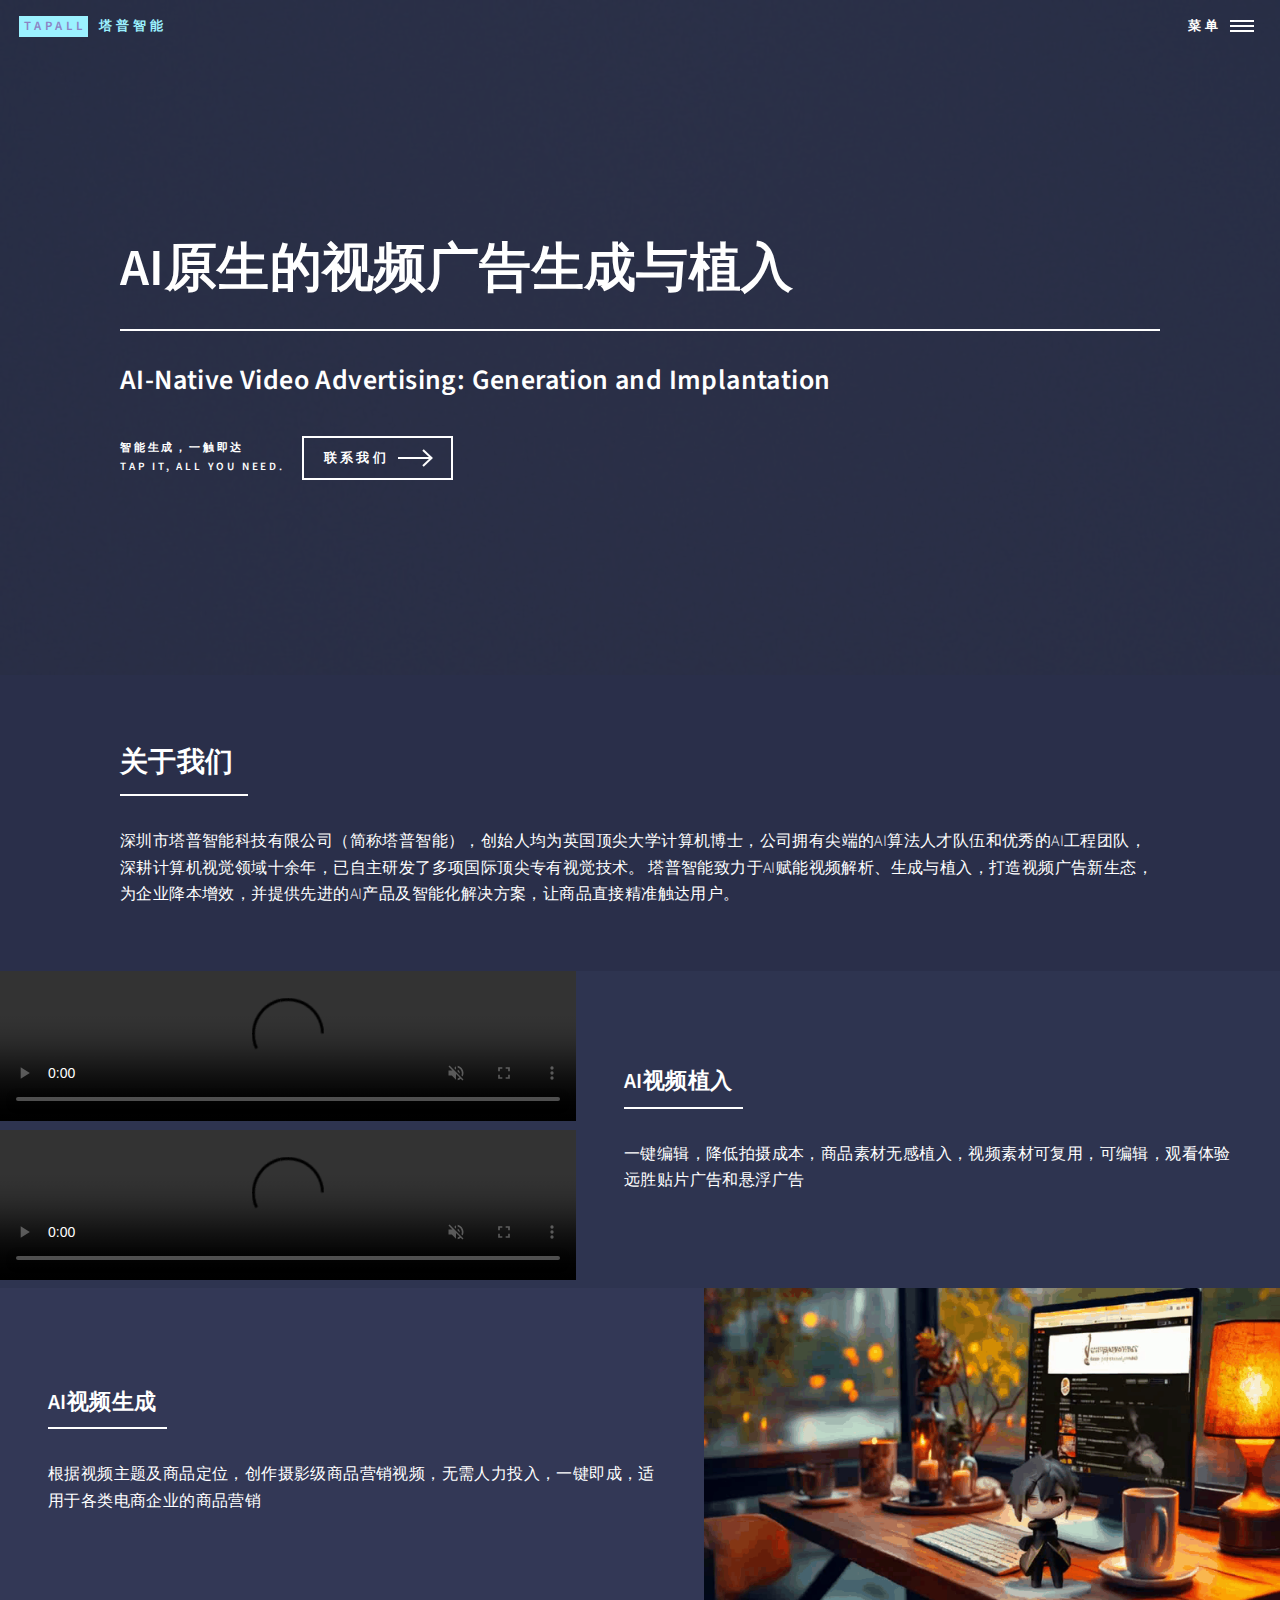
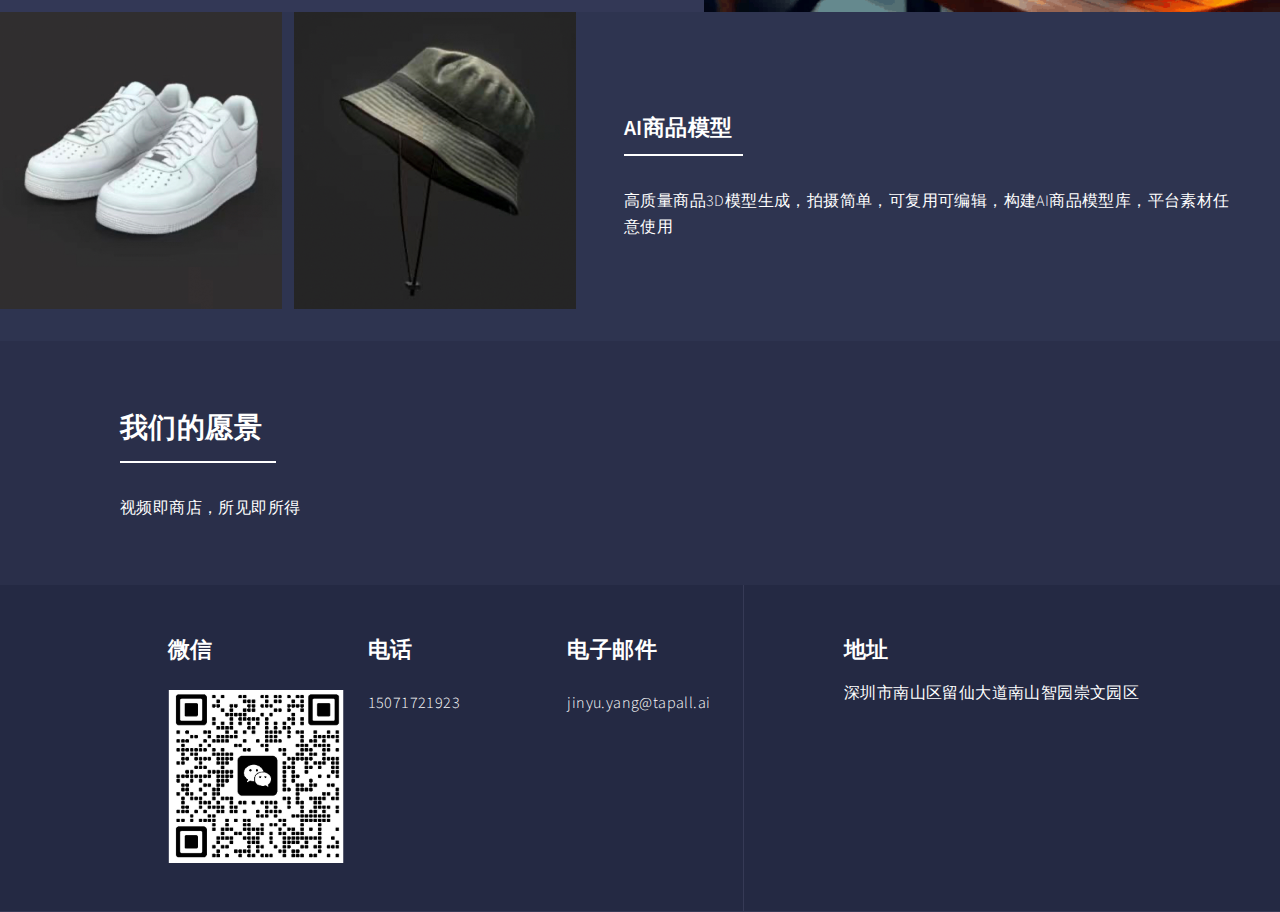
==== index.html @ 2a6b47e2 "add ogg support" ====
<!DOCTYPE HTML>
<!--
	Forty by HTML5 UP
	html5up.net | @ajlkn
	Free for personal and commercial use under the CCA 3.0 license (html5up.net/license)
-->
<html lang="zh-cmn-Hans">
	<head>
		<title>TAPALL</title>
		<meta charset="utf-8" />
		<meta name="viewport" content="width=device-width, initial-scale=1, user-scalable=no" />
		<link rel="stylesheet" href="assets/css/main.css" />
		<link rel="shortcut icon" href="images/favicon.ico" >
		<noscript><link rel="stylesheet" href="assets/css/noscript.css" /></noscript>
	</head>
	
	<body class="is-preload">

		<!-- Wrapper -->
			<div id="wrapper">

				<!-- Header -->
				<!-- Note: The "styleN" class below should match that of the banner element. -->
					<header id="header" class="alt style2">
						<a href="index.html" class="logo"><strong>TAPALL</strong> <span>塔普智能</span></a>
						<nav>
							<a href="#menu">菜单</a>
						</nav>
					</header>

				<!-- Menu -->
					<nav id="menu">
						<ul class="links">
							<li><a href="index.html">首页</a></li>
							<!-- <li><a href="landing.html">Landing</a></li>
							<li><a href="generic.html">Generic</a></li>
							<li><a href="elements.html">Elements</a></li> -->
						</ul>
						<ul class="links">
							<li><a href="#one">关于我们</a></li>
							<!-- <li><a href="landing.html">Landing</a></li>
							<li><a href="generic.html">Generic</a></li>
							<li><a href="elements.html">Elements</a></li> -->
						</ul>
						<ul class="links">
							<li><a href="#two">技术优势</a></li>
							<!-- <li><a href="landing.html">Landing</a></li>
							<li><a href="generic.html">Generic</a></li>
							<li><a href="elements.html">Elements</a></li> -->
						</ul>
						<ul class="links">
							<li><a href="#contact">联系我们</a></li>
							<!-- <li><a href="landing.html">Landing</a></li>
							<li><a href="generic.html">Generic</a></li>
							<li><a href="elements.html">Elements</a></li> -->
						</ul>
						<!-- <ul class="actions stacked">
							<li><a href="#" class="button primary fit">Get Started</a></li>
							<li><a href="#" class="button fit">Log In</a></li>
						</ul> -->
					</nav>

				<!-- Banner -->
				<!-- Note: The "styleN" class below should match that of the header element. -->
					<section id="banner" class="major">
						<div class="inner">
							<span class="image">
								<img src="images/pic05.jpg" alt="" />
							</span>
							<header class="major">
								<h1>AI原生的视频广告生成与植入</h1>
								<h2>AI-Native Video Advertising: Generation and Implantation</h2>
							</header>
							<div class="content">
								<p>智能生成，一触即达<br />
								Tap it, all you need.</p>
								<ul class="actions">
									<li><a href="#contact" class="button next scrolly">联系我们</a></li>
								</ul>
							</div>
						</div>
					</section>
<!-- 
								
									<section id="banner" class="major">
										<div class="inner">
											<header class="major">
												<h1>Hi, my name is Forty</h1>
											</header>
											<div class="content">
												<p>A responsive site template designed by HTML5 UP<br />
												and released under the Creative Commons.</p>
												<ul class="actions">
													<li><a href="#one" class="button next scrolly">Get Started</a></li>
												</ul>
											</div>
										</div>
									</section> -->



				<!-- Main -->
					<div id="main">

						<!-- One -->
							<section id="one">
								<div class="inner">
									<header class="major">
										<h2>关于我们</h2>
									</header>
									<p>深圳市塔普智能科技有限公司（简称塔普智能），创始人均为英国顶尖大学计算机博士，公司拥有尖端的AI算法人才队伍和优秀的AI工程团队，深耕计算机视觉领域十余年，已自主研发了多项国际顶尖专有视觉技术。
										塔普智能致力于AI赋能视频解析、生成与植入，打造视频广告新生态，为企业降本增效，并提供先进的AI产品及智能化解决方案，让商品直接精准触达用户。
										</p>
								</div>
							</section>

						<!-- Two -->
							<section id="two" class="spotlights">
								<section>

									<div class="image">
										<video width="100%" controls autoplay muted loop>
											<source src="http://tapall.ai/videos/demo1.mp4" type="video/mp4">
											<source src="http://tapall.ai/videos/demo1.ogg" type="video/ogg">
											您的浏览器不支持 video 标签。
										</video>
										<video width="100%" controls autoplay muted loop>
											<source src="http://tapall.ai/videos/demo2.mp4" type="video/mp4">
											<source src="http://tapall.ai/videos/demo2.ogg" type="video/ogg">
											您的浏览器不支持 video 标签。
										</video>
										<!-- <img src="images/F21.gif" alt="" data-position="top center" /> -->
									</div>

									<div class="content">
										<div class="inner">
											<header class="major">
												<h3>AI视频植入</h3>
											</header>
											<p>一键编辑，降低拍摄成本，商品素材无感植入，视频素材可复用，可编辑，观看体验远胜贴片广告和悬浮广告</p>
											<!-- <ul class="actions">
												<li><a href="generic.html" class="button">Learn more</a></li>
											</ul> -->
										</div>
									</div>
								</section>
								<section>
									<a href="generic.html" class="image">
										<img src="images/F21.gif" alt="" data-position="top center" />
									</a>
									<div class="content">
										<div class="inner">
											<header class="major">
												<h3>AI视频生成</h3>
											</header>
											<p>根据视频主题及商品定位，创作摄影级商品营销视频，无需人力投入，一键即成，适用于各类电商企业的商品营销</p>
											<!-- <ul class="actions">
												<li><a href="generic.html" class="button">Learn more</a></li>
											</ul> -->
										</div>
									</div>
								</section>
								<section>
									<a href="generic.html" class="image">
										<!-- <img src="images/func3.jpg" alt="" data-position="25% 25%" /> -->
										<div class="box alt">
											<div class="row gtr-50 gtr-uniform">
												<div class="col-6"><span class="image fit"><img src="images/F31.jpg" alt="" /></span></div>
												<div class="col-6"><span class="image fit"><img src="images/F32.jpg" alt="" /></span></div>
											</div>
										</div>
									</a>
									<div class="content">
										<div class="inner">
											<header class="major">
												<h3>AI商品模型</h3>
											</header>
											<p>高质量商品3D模型生成，拍摄简单，可复用可编辑，构建AI商品模型库，平台素材任意使用</p>
											<!-- <ul class="actions">
												<li><a href="generic.html" class="button">Learn more</a></li>
											</ul> -->
										</div>
									</div>
								</section>
							</section>

						<!-- Three -->
							<section id="three">
								<div class="inner">
									<header class="major">
										<h2>我们的愿景</h2>
									</header>
									<p>视频即商店，所见即所得</p>
									<!-- <ul class="actions">
										<li><a href="generic.html" class="button next">Get Started</a></li>
									</ul> -->
								</div>
							</section>

					</div>

				<!-- Contact -->
					<section id="contact">
						<div class="inner">
							<!-- <section class="split">
								<section>
									<div class="col-4 col-12-medium">
										<h3>地址</h3>
										<p></p>
									</div>
								</section>
							</section> -->
							<section class="split">

								<div class="row">
									<div class="col-4 col-12-medium">
										<h3>微信</h3>
										<p><span class="image fit"><img src="images/QRcode.png" alt="" /></span></p>
									</div>
									<div class="col-4 col-12-medium">
										<h3>电话</h3>
										<p>15071721923</p>
									</div>
									<div class="col-4 col-12-medium">
										<h3>电子邮件</h3>
										<p>jinyu.yang@tapall.ai</p>
									</div>
								</div>
							</section>
							<section class="split">

								<section>
									<div class="contact-method">
										<!-- <span class="icon solid alt fa-home"></span> -->
										<h3>地址</h3>
										<span>深圳市南山区留仙大道南山智园崇文园区</span>
									</div>
								</section>
							</section>
						</div>
						
					</section>



				<!-- Footer -->
					<!-- <footer id="footer">
						<div class="inner">
							<ul class="icons">
								<li><a href="#" class="icon brands alt fa-twitter"><span class="label">Twitter</span></a></li>
								<li><a href="#" class="icon brands alt fa-facebook-f"><span class="label">Facebook</span></a></li>
								<li><a href="#" class="icon brands alt fa-instagram"><span class="label">Instagram</span></a></li>
								<li><a href="#" class="icon brands alt fa-github"><span class="label">GitHub</span></a></li>
								<li><a href="#" class="icon brands alt fa-linkedin-in"><span class="label">LinkedIn</span></a></li>
							</ul>
							<ul class="copyright">
								<li>&copy; Untitled</li><li>Design: <a href="https://html5up.net">HTML5 UP</a></li>
							</ul>
						</div>
					</footer> -->

			</div>

		<!-- Scripts -->
			<script src="assets/js/jquery.min.js"></script>
			<script src="assets/js/jquery.scrolly.min.js"></script>
			<script src="assets/js/jquery.scrollex.min.js"></script>
			<script src="assets/js/browser.min.js"></script>
			<script src="assets/js/breakpoints.min.js"></script>
			<script src="assets/js/util.js"></script>
			<script src="assets/js/main.js"></script>

	</body>
</html>
---- assets/css/main.css ----
@import url(fontawesome-all.min.css);
@import url("https://fonts.googleapis.com/css?family=Source+Sans+Pro:300,300italic,600,600italic");

/*
	Forty by HTML5 UP
	html5up.net | @ajlkn
	Free for personal and commercial use under the CCA 3.0 license (html5up.net/license)
*/

html, body, div, span, applet, object,
iframe, h1, h2, h3, h4, h5, h6, p, blockquote,
pre, a, abbr, acronym, address, big, cite,
code, del, dfn, em, img, ins, kbd, q, s, samp,
small, strike, strong, sub, sup, tt, var, b,
u, i, center, dl, dt, dd, ol, ul, li, fieldset,
form, label, legend, table, caption, tbody,
tfoot, thead, tr, th, td, article, aside,
canvas, details, embed, figure, figcaption,
footer, header, hgroup, menu, nav, output, ruby,
section, summary, time, mark, audio, video {
	margin: 0;
	padding: 0;
	border: 0;
	font-size: 100%;
	font: inherit;
	vertical-align: baseline;}

article, aside, details, figcaption, figure,
footer, header, hgroup, menu, nav, section {
	display: block;}

body {
	line-height: 1;
}

ol, ul {
	list-style: none;
}

blockquote, q {
	quotes: none;
}

	blockquote:before, blockquote:after, q:before, q:after {
		content: '';
		content: none;
	}

table {
	border-collapse: collapse;
	border-spacing: 0;
}

body {
	-webkit-text-size-adjust: none;
}

mark {
	background-color: transparent;
	color: inherit;
}

input::-moz-focus-inner {
	border: 0;
	padding: 0;
}

input, select, textarea {
	-moz-appearance: none;
	-webkit-appearance: none;
	-ms-appearance: none;
	appearance: none;
}

/* Basic */

	@-ms-viewport {
		width: device-width;
	}

	body {
		-ms-overflow-style: scrollbar;
	}

	@media screen and (max-width: 480px) {

		html, body {
			min-width: 320px;
		}

	}

	html {
		box-sizing: border-box;
	}

	*, *:before, *:after {
		box-sizing: inherit;
	}

	body {
		background: #242943;
	}

		body.is-preload *, body.is-preload *:before, body.is-preload *:after {
			-moz-animation: none !important;
			-webkit-animation: none !important;
			-ms-animation: none !important;
			animation: none !important;
			-moz-transition: none !important;
			-webkit-transition: none !important;
			-ms-transition: none !important;
			transition: none !important;
		}

/* Type */

	body, input, select, textarea {
		color: #ffffff;
		font-family: "Source Sans Pro", Helvetica, sans-serif;
		font-size: 17pt;
		font-weight: 300;
		letter-spacing: 0.025em;
		line-height: 1.65;
	}

		@media screen and (max-width: 1680px) {

			body, input, select, textarea {
				font-size: 14pt;
			}

		}

		@media screen and (max-width: 1280px) {

			body, input, select, textarea {
				font-size: 12pt;
			}

		}

		@media screen and (max-width: 360px) {

			body, input, select, textarea {
				font-size: 11pt;
			}

		}

	a {
		-moz-transition: color 0.2s ease-in-out, border-bottom-color 0.2s ease-in-out;
		-webkit-transition: color 0.2s ease-in-out, border-bottom-color 0.2s ease-in-out;
		-ms-transition: color 0.2s ease-in-out, border-bottom-color 0.2s ease-in-out;
		transition: color 0.2s ease-in-out, border-bottom-color 0.2s ease-in-out;
		border-bottom: dotted 1px;
		color: inherit;
		text-decoration: none;
	}

		a:hover {
			border-bottom-color: transparent;
			color: #9bf1ff !important;
		}

		a:active {
			color: #53e3fb !important;
		}

	strong, b {
		color: #ffffff;
		font-weight: 600;
	}

	em, i {
		font-style: italic;
	}

	p {
		margin: 0 0 2em 0;
	}

	h1, h2, h3, h4, h5, h6 {
		color: #ffffff;
		font-weight: 600;
		line-height: 1.65;
		margin: 0 0 1em 0;
	}

		h1 a, h2 a, h3 a, h4 a, h5 a, h6 a {
			color: inherit;
			border-bottom: 0;
		}

	h1 {
		font-size: 2.5em;
	}

	h2 {
		font-size: 1.75em;
	}

	h3 {
		font-size: 1.35em;
	}

	h4 {
		font-size: 1.1em;
	}

	h5 {
		font-size: 0.9em;
	}

	h6 {
		font-size: 0.7em;
	}

	@media screen and (max-width: 736px) {

		h1 {
			font-size: 2em;
		}

		h2 {
			font-size: 1.5em;
		}

		h3 {
			font-size: 1.25em;
		}

	}

	sub {
		font-size: 0.8em;
		position: relative;
		top: 0.5em;
	}

	sup {
		font-size: 0.8em;
		position: relative;
		top: -0.5em;
	}

	blockquote {
		border-left: solid 4px rgba(212, 212, 255, 0.1);
		font-style: italic;
		margin: 0 0 2em 0;
		padding: 0.5em 0 0.5em 2em;
	}

	code {
		background: rgba(212, 212, 255, 0.035);
		font-family: "Courier New", monospace;
		font-size: 0.9em;
		margin: 0 0.25em;
		padding: 0.25em 0.65em;
	}

	pre {
		-webkit-overflow-scrolling: touch;
		font-family: "Courier New", monospace;
		font-size: 0.9em;
		margin: 0 0 2em 0;
	}

		pre code {
			display: block;
			line-height: 1.75;
			padding: 1em 1.5em;
			overflow-x: auto;
		}

	hr {
		border: 0;
		border-bottom: solid 1px rgba(212, 212, 255, 0.1);
		margin: 2em 0;
	}

		hr.major {
			margin: 3em 0;
		}

	.align-left {
		text-align: left;
	}

	.align-center {
		text-align: center;
	}

	.align-right {
		text-align: right;
	}

/* Row */

	.row {
		display: flex;
		flex-wrap: wrap;
		box-sizing: border-box;
		align-items: stretch;
	}

		.row > * {
			box-sizing: border-box;
		}

		.row.gtr-uniform > * > :last-child {
			margin-bottom: 0;
		}

		.row.aln-left {
			justify-content: flex-start;
		}

		.row.aln-center {
			justify-content: center;
		}

		.row.aln-right {
			justify-content: flex-end;
		}

		.row.aln-top {
			align-items: flex-start;
		}

		.row.aln-middle {
			align-items: center;
		}

		.row.aln-bottom {
			align-items: flex-end;
		}

		.row > .imp {
			order: -1;
		}

		.row > .col-1 {
			width: 8.33333%;
		}

		.row > .off-1 {
			margin-left: 8.33333%;
		}

		.row > .col-2 {
			width: 16.66667%;
		}

		.row > .off-2 {
			margin-left: 16.66667%;
		}

		.row > .col-3 {
			width: 25%;
		}

		.row > .off-3 {
			margin-left: 25%;
		}

		.row > .col-4 {
			width: 33.33333%;
		}

		.row > .off-4 {
			margin-left: 33.33333%;
		}

		.row > .col-5 {
			width: 41.66667%;
		}

		.row > .off-5 {
			margin-left: 41.66667%;
		}

		.row > .col-6 {
			width: 50%;
		}

		.row > .off-6 {
			margin-left: 50%;
		}

		.row > .col-7 {
			width: 58.33333%;
		}

		.row > .off-7 {
			margin-left: 58.33333%;
		}

		.row > .col-8 {
			width: 66.66667%;
		}

		.row > .off-8 {
			margin-left: 66.66667%;
		}

		.row > .col-9 {
			width: 75%;
		}

		.row > .off-9 {
			margin-left: 75%;
		}

		.row > .col-10 {
			width: 83.33333%;
		}

		.row > .off-10 {
			margin-left: 83.33333%;
		}

		.row > .col-11 {
			width: 91.66667%;
		}

		.row > .off-11 {
			margin-left: 91.66667%;
		}

		.row > .col-12 {
			width: 100%;
		}

		.row > .off-12 {
			margin-left: 100%;
		}

		.row.gtr-0 {
			margin-top: 0;
			margin-left: 0em;
		}

			.row.gtr-0 > * {
				padding: 0 0 0 0em;
			}

			.row.gtr-0.gtr-uniform {
				margin-top: 0em;
			}

				.row.gtr-0.gtr-uniform > * {
					padding-top: 0em;
				}

		.row.gtr-25 {
			margin-top: 0;
			margin-left: -0.5em;
		}

			.row.gtr-25 > * {
				padding: 0 0 0 0.5em;
			}

			.row.gtr-25.gtr-uniform {
				margin-top: -0.5em;
			}

				.row.gtr-25.gtr-uniform > * {
					padding-top: 0.5em;
				}

		.row.gtr-50 {
			margin-top: 0;
			margin-left: -1em;
		}

			.row.gtr-50 > * {
				padding: 0 0 0 1em;
			}

			.row.gtr-50.gtr-uniform {
				margin-top: -1em;
			}

				.row.gtr-50.gtr-uniform > * {
					padding-top: 1em;
				}

		.row {
			margin-top: 0;
			margin-left: -2em;
		}

			.row > * {
				padding: 0 0 0 2em;
			}

			.row.gtr-uniform {
				margin-top: -2em;
			}

				.row.gtr-uniform > * {
					padding-top: 2em;
				}

		.row.gtr-150 {
			margin-top: 0;
			margin-left: -3em;
		}

			.row.gtr-150 > * {
				padding: 0 0 0 3em;
			}

			.row.gtr-150.gtr-uniform {
				margin-top: -3em;
			}

				.row.gtr-150.gtr-uniform > * {
					padding-top: 3em;
				}

		.row.gtr-200 {
			margin-top: 0;
			margin-left: -4em;
		}

			.row.gtr-200 > * {
				padding: 0 0 0 4em;
			}

			.row.gtr-200.gtr-uniform {
				margin-top: -4em;
			}

				.row.gtr-200.gtr-uniform > * {
					padding-top: 4em;
				}

		@media screen and (max-width: 1680px) {

			.row {
				display: flex;
				flex-wrap: wrap;
				box-sizing: border-box;
				align-items: stretch;
			}

				.row > * {
					box-sizing: border-box;
				}

				.row.gtr-uniform > * > :last-child {
					margin-bottom: 0;
				}

				.row.aln-left {
					justify-content: flex-start;
				}

				.row.aln-center {
					justify-content: center;
				}

				.row.aln-right {
					justify-content: flex-end;
				}

				.row.aln-top {
					align-items: flex-start;
				}

				.row.aln-middle {
					align-items: center;
				}

				.row.aln-bottom {
					align-items: flex-end;
				}

				.row > .imp-xlarge {
					order: -1;
				}

				.row > .col-1-xlarge {
					width: 8.33333%;
				}

				.row > .off-1-xlarge {
					margin-left: 8.33333%;
				}

				.row > .col-2-xlarge {
					width: 16.66667%;
				}

				.row > .off-2-xlarge {
					margin-left: 16.66667%;
				}

				.row > .col-3-xlarge {
					width: 25%;
				}

				.row > .off-3-xlarge {
					margin-left: 25%;
				}

				.row > .col-4-xlarge {
					width: 33.33333%;
				}

				.row > .off-4-xlarge {
					margin-left: 33.33333%;
				}

				.row > .col-5-xlarge {
					width: 41.66667%;
				}

				.row > .off-5-xlarge {
					margin-left: 41.66667%;
				}

				.row > .col-6-xlarge {
					width: 50%;
				}

				.row > .off-6-xlarge {
					margin-left: 50%;
				}

				.row > .col-7-xlarge {
					width: 58.33333%;
				}

				.row > .off-7-xlarge {
					margin-left: 58.33333%;
				}

				.row > .col-8-xlarge {
					width: 66.66667%;
				}

				.row > .off-8-xlarge {
					margin-left: 66.66667%;
				}

				.row > .col-9-xlarge {
					width: 75%;
				}

				.row > .off-9-xlarge {
					margin-left: 75%;
				}

				.row > .col-10-xlarge {
					width: 83.33333%;
				}

				.row > .off-10-xlarge {
					margin-left: 83.33333%;
				}

				.row > .col-11-xlarge {
					width: 91.66667%;
				}

				.row > .off-11-xlarge {
					margin-left: 91.66667%;
				}

				.row > .col-12-xlarge {
					width: 100%;
				}

				.row > .off-12-xlarge {
					margin-left: 100%;
				}

				.row.gtr-0 {
					margin-top: 0;
					margin-left: 0em;
				}

					.row.gtr-0 > * {
						padding: 0 0 0 0em;
					}

					.row.gtr-0.gtr-uniform {
						margin-top: 0em;
					}

						.row.gtr-0.gtr-uniform > * {
							padding-top: 0em;
						}

				.row.gtr-25 {
					margin-top: 0;
					margin-left: -0.5em;
				}

					.row.gtr-25 > * {
						padding: 0 0 0 0.5em;
					}

					.row.gtr-25.gtr-uniform {
						margin-top: -0.5em;
					}

						.row.gtr-25.gtr-uniform > * {
							padding-top: 0.5em;
						}

				.row.gtr-50 {
					margin-top: 0;
					margin-left: -1em;
				}

					.row.gtr-50 > * {
						padding: 0 0 0 1em;
					}

					.row.gtr-50.gtr-uniform {
						margin-top: -1em;
					}

						.row.gtr-50.gtr-uniform > * {
							padding-top: 1em;
						}

				.row {
					margin-top: 0;
					margin-left: -2em;
				}

					.row > * {
						padding: 0 0 0 2em;
					}

					.row.gtr-uniform {
						margin-top: -2em;
					}

						.row.gtr-uniform > * {
							padding-top: 2em;
						}

				.row.gtr-150 {
					margin-top: 0;
					margin-left: -3em;
				}

					.row.gtr-150 > * {
						padding: 0 0 0 3em;
					}

					.row.gtr-150.gtr-uniform {
						margin-top: -3em;
					}

						.row.gtr-150.gtr-uniform > * {
							padding-top: 3em;
						}

				.row.gtr-200 {
					margin-top: 0;
					margin-left: -4em;
				}

					.row.gtr-200 > * {
						padding: 0 0 0 4em;
					}

					.row.gtr-200.gtr-uniform {
						margin-top: -4em;
					}

						.row.gtr-200.gtr-uniform > * {
							padding-top: 4em;
						}

		}

		@media screen and (max-width: 1280px) {

			.row {
				display: flex;
				flex-wrap: wrap;
				box-sizing: border-box;
				align-items: stretch;
			}

				.row > * {
					box-sizing: border-box;
				}

				.row.gtr-uniform > * > :last-child {
					margin-bottom: 0;
				}

				.row.aln-left {
					justify-content: flex-start;
				}

				.row.aln-center {
					justify-content: center;
				}

				.row.aln-right {
					justify-content: flex-end;
				}

				.row.aln-top {
					align-items: flex-start;
				}

				.row.aln-middle {
					align-items: center;
				}

				.row.aln-bottom {
					align-items: flex-end;
				}

				.row > .imp-large {
					order: -1;
				}

				.row > .col-1-large {
					width: 8.33333%;
				}

				.row > .off-1-large {
					margin-left: 8.33333%;
				}

				.row > .col-2-large {
					width: 16.66667%;
				}

				.row > .off-2-large {
					margin-left: 16.66667%;
				}

				.row > .col-3-large {
					width: 25%;
				}

				.row > .off-3-large {
					margin-left: 25%;
				}

				.row > .col-4-large {
					width: 33.33333%;
				}

				.row > .off-4-large {
					margin-left: 33.33333%;
				}

				.row > .col-5-large {
					width: 41.66667%;
				}

				.row > .off-5-large {
					margin-left: 41.66667%;
				}

				.row > .col-6-large {
					width: 50%;
				}

				.row > .off-6-large {
					margin-left: 50%;
				}

				.row > .col-7-large {
					width: 58.33333%;
				}

				.row > .off-7-large {
					margin-left: 58.33333%;
				}

				.row > .col-8-large {
					width: 66.66667%;
				}

				.row > .off-8-large {
					margin-left: 66.66667%;
				}

				.row > .col-9-large {
					width: 75%;
				}

				.row > .off-9-large {
					margin-left: 75%;
				}

				.row > .col-10-large {
					width: 83.33333%;
				}

				.row > .off-10-large {
					margin-left: 83.33333%;
				}

				.row > .col-11-large {
					width: 91.66667%;
				}

				.row > .off-11-large {
					margin-left: 91.66667%;
				}

				.row > .col-12-large {
					width: 100%;
				}

				.row > .off-12-large {
					margin-left: 100%;
				}

				.row.gtr-0 {
					margin-top: 0;
					margin-left: 0em;
				}

					.row.gtr-0 > * {
						padding: 0 0 0 0em;
					}

					.row.gtr-0.gtr-uniform {
						margin-top: 0em;
					}

						.row.gtr-0.gtr-uniform > * {
							padding-top: 0em;
						}

				.row.gtr-25 {
					margin-top: 0;
					margin-left: -0.375em;
				}

					.row.gtr-25 > * {
						padding: 0 0 0 0.375em;
					}

					.row.gtr-25.gtr-uniform {
						margin-top: -0.375em;
					}

						.row.gtr-25.gtr-uniform > * {
							padding-top: 0.375em;
						}

				.row.gtr-50 {
					margin-top: 0;
					margin-left: -0.75em;
				}

					.row.gtr-50 > * {
						padding: 0 0 0 0.75em;
					}

					.row.gtr-50.gtr-uniform {
						margin-top: -0.75em;
					}

						.row.gtr-50.gtr-uniform > * {
							padding-top: 0.75em;
						}

				.row {
					margin-top: 0;
					margin-left: -1.5em;
				}

					.row > * {
						padding: 0 0 0 1.5em;
					}

					.row.gtr-uniform {
						margin-top: -1.5em;
					}

						.row.gtr-uniform > * {
							padding-top: 1.5em;
						}

				.row.gtr-150 {
					margin-top: 0;
					margin-left: -2.25em;
				}

					.row.gtr-150 > * {
						padding: 0 0 0 2.25em;
					}

					.row.gtr-150.gtr-uniform {
						margin-top: -2.25em;
					}

						.row.gtr-150.gtr-uniform > * {
							padding-top: 2.25em;
						}

				.row.gtr-200 {
					margin-top: 0;
					margin-left: -3em;
				}

					.row.gtr-200 > * {
						padding: 0 0 0 3em;
					}

					.row.gtr-200.gtr-uniform {
						margin-top: -3em;
					}

						.row.gtr-200.gtr-uniform > * {
							padding-top: 3em;
						}

		}

		@media screen and (max-width: 980px) {

			.row {
				display: flex;
				flex-wrap: wrap;
				box-sizing: border-box;
				align-items: stretch;
			}

				.row > * {
					box-sizing: border-box;
				}

				.row.gtr-uniform > * > :last-child {
					margin-bottom: 0;
				}

				.row.aln-left {
					justify-content: flex-start;
				}

				.row.aln-center {
					justify-content: center;
				}

				.row.aln-right {
					justify-content: flex-end;
				}

				.row.aln-top {
					align-items: flex-start;
				}

				.row.aln-middle {
					align-items: center;
				}

				.row.aln-bottom {
					align-items: flex-end;
				}

				.row > .imp-medium {
					order: -1;
				}

				.row > .col-1-medium {
					width: 8.33333%;
				}

				.row > .off-1-medium {
					margin-left: 8.33333%;
				}

				.row > .col-2-medium {
					width: 16.66667%;
				}

				.row > .off-2-medium {
					margin-left: 16.66667%;
				}

				.row > .col-3-medium {
					width: 25%;
				}

				.row > .off-3-medium {
					margin-left: 25%;
				}

				.row > .col-4-medium {
					width: 33.33333%;
				}

				.row > .off-4-medium {
					margin-left: 33.33333%;
				}

				.row > .col-5-medium {
					width: 41.66667%;
				}

				.row > .off-5-medium {
					margin-left: 41.66667%;
				}

				.row > .col-6-medium {
					width: 50%;
				}

				.row > .off-6-medium {
					margin-left: 50%;
				}

				.row > .col-7-medium {
					width: 58.33333%;
				}

				.row > .off-7-medium {
					margin-left: 58.33333%;
				}

				.row > .col-8-medium {
					width: 66.66667%;
				}

				.row > .off-8-medium {
					margin-left: 66.66667%;
				}

				.row > .col-9-medium {
					width: 75%;
				}

				.row > .off-9-medium {
					margin-left: 75%;
				}

				.row > .col-10-medium {
					width: 83.33333%;
				}

				.row > .off-10-medium {
					margin-left: 83.33333%;
				}

				.row > .col-11-medium {
					width: 91.66667%;
				}

				.row > .off-11-medium {
					margin-left: 91.66667%;
				}

				.row > .col-12-medium {
					width: 100%;
				}

				.row > .off-12-medium {
					margin-left: 100%;
				}

				.row.gtr-0 {
					margin-top: 0;
					margin-left: 0em;
				}

					.row.gtr-0 > * {
						padding: 0 0 0 0em;
					}

					.row.gtr-0.gtr-uniform {
						margin-top: 0em;
					}

						.row.gtr-0.gtr-uniform > * {
							padding-top: 0em;
						}

				.row.gtr-25 {
					margin-top: 0;
					margin-left: -0.375em;
				}

					.row.gtr-25 > * {
						padding: 0 0 0 0.375em;
					}

					.row.gtr-25.gtr-uniform {
						margin-top: -0.375em;
					}

						.row.gtr-25.gtr-uniform > * {
							padding-top: 0.375em;
						}

				.row.gtr-50 {
					margin-top: 0;
					margin-left: -0.75em;
				}

					.row.gtr-50 > * {
						padding: 0 0 0 0.75em;
					}

					.row.gtr-50.gtr-uniform {
						margin-top: -0.75em;
					}

						.row.gtr-50.gtr-uniform > * {
							padding-top: 0.75em;
						}

				.row {
					margin-top: 0;
					margin-left: -1.5em;
				}

					.row > * {
						padding: 0 0 0 1.5em;
					}

					.row.gtr-uniform {
						margin-top: -1.5em;
					}

						.row.gtr-uniform > * {
							padding-top: 1.5em;
						}

				.row.gtr-150 {
					margin-top: 0;
					margin-left: -2.25em;
				}

					.row.gtr-150 > * {
						padding: 0 0 0 2.25em;
					}

					.row.gtr-150.gtr-uniform {
						margin-top: -2.25em;
					}

						.row.gtr-150.gtr-uniform > * {
							padding-top: 2.25em;
						}

				.row.gtr-200 {
					margin-top: 0;
					margin-left: -3em;
				}

					.row.gtr-200 > * {
						padding: 0 0 0 3em;
					}

					.row.gtr-200.gtr-uniform {
						margin-top: -3em;
					}

						.row.gtr-200.gtr-uniform > * {
							padding-top: 3em;
						}

		}

		@media screen and (max-width: 736px) {

			.row {
				display: flex;
				flex-wrap: wrap;
				box-sizing: border-box;
				align-items: stretch;
			}

				.row > * {
					box-sizing: border-box;
				}

				.row.gtr-uniform > * > :last-child {
					margin-bottom: 0;
				}

				.row.aln-left {
					justify-content: flex-start;
				}

				.row.aln-center {
					justify-content: center;
				}

				.row.aln-right {
					justify-content: flex-end;
				}

				.row.aln-top {
					align-items: flex-start;
				}

				.row.aln-middle {
					align-items: center;
				}

				.row.aln-bottom {
					align-items: flex-end;
				}

				.row > .imp-small {
					order: -1;
				}

				.row > .col-1-small {
					width: 8.33333%;
				}

				.row > .off-1-small {
					margin-left: 8.33333%;
				}

				.row > .col-2-small {
					width: 16.66667%;
				}

				.row > .off-2-small {
					margin-left: 16.66667%;
				}

				.row > .col-3-small {
					width: 25%;
				}

				.row > .off-3-small {
					margin-left: 25%;
				}

				.row > .col-4-small {
					width: 33.33333%;
				}

				.row > .off-4-small {
					margin-left: 33.33333%;
				}

				.row > .col-5-small {
					width: 41.66667%;
				}

				.row > .off-5-small {
					margin-left: 41.66667%;
				}

				.row > .col-6-small {
					width: 50%;
				}

				.row > .off-6-small {
					margin-left: 50%;
				}

				.row > .col-7-small {
					width: 58.33333%;
				}

				.row > .off-7-small {
					margin-left: 58.33333%;
				}

				.row > .col-8-small {
					width: 66.66667%;
				}

				.row > .off-8-small {
					margin-left: 66.66667%;
				}

				.row > .col-9-small {
					width: 75%;
				}

				.row > .off-9-small {
					margin-left: 75%;
				}

				.row > .col-10-small {
					width: 83.33333%;
				}

				.row > .off-10-small {
					margin-left: 83.33333%;
				}

				.row > .col-11-small {
					width: 91.66667%;
				}

				.row > .off-11-small {
					margin-left: 91.66667%;
				}

				.row > .col-12-small {
					width: 100%;
				}

				.row > .off-12-small {
					margin-left: 100%;
				}

				.row.gtr-0 {
					margin-top: 0;
					margin-left: 0em;
				}

					.row.gtr-0 > * {
						padding: 0 0 0 0em;
					}

					.row.gtr-0.gtr-uniform {
						margin-top: 0em;
					}

						.row.gtr-0.gtr-uniform > * {
							padding-top: 0em;
						}

				.row.gtr-25 {
					margin-top: 0;
					margin-left: -0.3125em;
				}

					.row.gtr-25 > * {
						padding: 0 0 0 0.3125em;
					}

					.row.gtr-25.gtr-uniform {
						margin-top: -0.3125em;
					}

						.row.gtr-25.gtr-uniform > * {
							padding-top: 0.3125em;
						}

				.row.gtr-50 {
					margin-top: 0;
					margin-left: -0.625em;
				}

					.row.gtr-50 > * {
						padding: 0 0 0 0.625em;
					}

					.row.gtr-50.gtr-uniform {
						margin-top: -0.625em;
					}

						.row.gtr-50.gtr-uniform > * {
							padding-top: 0.625em;
						}

				.row {
					margin-top: 0;
					margin-left: -1.25em;
				}

					.row > * {
						padding: 0 0 0 1.25em;
					}

					.row.gtr-uniform {
						margin-top: -1.25em;
					}

						.row.gtr-uniform > * {
							padding-top: 1.25em;
						}

				.row.gtr-150 {
					margin-top: 0;
					margin-left: -1.875em;
				}

					.row.gtr-150 > * {
						padding: 0 0 0 1.875em;
					}

					.row.gtr-150.gtr-uniform {
						margin-top: -1.875em;
					}

						.row.gtr-150.gtr-uniform > * {
							padding-top: 1.875em;
						}

				.row.gtr-200 {
					margin-top: 0;
					margin-left: -2.5em;
				}

					.row.gtr-200 > * {
						padding: 0 0 0 2.5em;
					}

					.row.gtr-200.gtr-uniform {
						margin-top: -2.5em;
					}

						.row.gtr-200.gtr-uniform > * {
							padding-top: 2.5em;
						}

		}

		@media screen and (max-width: 480px) {

			.row {
				display: flex;
				flex-wrap: wrap;
				box-sizing: border-box;
				align-items: stretch;
			}

				.row > * {
					box-sizing: border-box;
				}

				.row.gtr-uniform > * > :last-child {
					margin-bottom: 0;
				}

				.row.aln-left {
					justify-content: flex-start;
				}

				.row.aln-center {
					justify-content: center;
				}

				.row.aln-right {
					justify-content: flex-end;
				}

				.row.aln-top {
					align-items: flex-start;
				}

				.row.aln-middle {
					align-items: center;
				}

				.row.aln-bottom {
					align-items: flex-end;
				}

				.row > .imp-xsmall {
					order: -1;
				}

				.row > .col-1-xsmall {
					width: 8.33333%;
				}

				.row > .off-1-xsmall {
					margin-left: 8.33333%;
				}

				.row > .col-2-xsmall {
					width: 16.66667%;
				}

				.row > .off-2-xsmall {
					margin-left: 16.66667%;
				}

				.row > .col-3-xsmall {
					width: 25%;
				}

				.row > .off-3-xsmall {
					margin-left: 25%;
				}

				.row > .col-4-xsmall {
					width: 33.33333%;
				}

				.row > .off-4-xsmall {
					margin-left: 33.33333%;
				}

				.row > .col-5-xsmall {
					width: 41.66667%;
				}

				.row > .off-5-xsmall {
					margin-left: 41.66667%;
				}

				.row > .col-6-xsmall {
					width: 50%;
				}

				.row > .off-6-xsmall {
					margin-left: 50%;
				}

				.row > .col-7-xsmall {
					width: 58.33333%;
				}

				.row > .off-7-xsmall {
					margin-left: 58.33333%;
				}

				.row > .col-8-xsmall {
					width: 66.66667%;
				}

				.row > .off-8-xsmall {
					margin-left: 66.66667%;
				}

				.row > .col-9-xsmall {
					width: 75%;
				}

				.row > .off-9-xsmall {
					margin-left: 75%;
				}

				.row > .col-10-xsmall {
					width: 83.33333%;
				}

				.row > .off-10-xsmall {
					margin-left: 83.33333%;
				}

				.row > .col-11-xsmall {
					width: 91.66667%;
				}

				.row > .off-11-xsmall {
					margin-left: 91.66667%;
				}

				.row > .col-12-xsmall {
					width: 100%;
				}

				.row > .off-12-xsmall {
					margin-left: 100%;
				}

				.row.gtr-0 {
					margin-top: 0;
					margin-left: 0em;
				}

					.row.gtr-0 > * {
						padding: 0 0 0 0em;
					}

					.row.gtr-0.gtr-uniform {
						margin-top: 0em;
					}

						.row.gtr-0.gtr-uniform > * {
							padding-top: 0em;
						}

				.row.gtr-25 {
					margin-top: 0;
					margin-left: -0.3125em;
				}

					.row.gtr-25 > * {
						padding: 0 0 0 0.3125em;
					}

					.row.gtr-25.gtr-uniform {
						margin-top: -0.3125em;
					}

						.row.gtr-25.gtr-uniform > * {
							padding-top: 0.3125em;
						}

				.row.gtr-50 {
					margin-top: 0;
					margin-left: -0.625em;
				}

					.row.gtr-50 > * {
						padding: 0 0 0 0.625em;
					}

					.row.gtr-50.gtr-uniform {
						margin-top: -0.625em;
					}

						.row.gtr-50.gtr-uniform > * {
							padding-top: 0.625em;
						}

				.row {
					margin-top: 0;
					margin-left: -1.25em;
				}

					.row > * {
						padding: 0 0 0 1.25em;
					}

					.row.gtr-uniform {
						margin-top: -1.25em;
					}

						.row.gtr-uniform > * {
							padding-top: 1.25em;
						}

				.row.gtr-150 {
					margin-top: 0;
					margin-left: -1.875em;
				}

					.row.gtr-150 > * {
						padding: 0 0 0 1.875em;
					}

					.row.gtr-150.gtr-uniform {
						margin-top: -1.875em;
					}

						.row.gtr-150.gtr-uniform > * {
							padding-top: 1.875em;
						}

				.row.gtr-200 {
					margin-top: 0;
					margin-left: -2.5em;
				}

					.row.gtr-200 > * {
						padding: 0 0 0 2.5em;
					}

					.row.gtr-200.gtr-uniform {
						margin-top: -2.5em;
					}

						.row.gtr-200.gtr-uniform > * {
							padding-top: 2.5em;
						}

		}

/* Section/Article */

	section.special, article.special {
		text-align: center;
	}

	header.major {
		width: -moz-max-content;
		width: -webkit-max-content;
		width: -ms-max-content;
		width: max-content;
		margin-bottom: 2em;
	}

		header.major > :first-child {
			margin-bottom: 0;
			width: calc(100% + 0.5em);
		}

			header.major > :first-child:after {
				content: '';
				background-color: #ffffff;
				display: block;
				height: 2px;
				margin: 0.325em 0 0.5em 0;
				width: 100%;
			}

		header.major > p {
			font-size: 0.7em;
			font-weight: 600;
			letter-spacing: 0.25em;
			margin-bottom: 0;
			text-transform: uppercase;
		}

		body.is-ie header.major > :first-child:after {
			max-width: 9em;
		}

		body.is-ie header.major > h1:after {
			max-width: 100% !important;
		}

	@media screen and (max-width: 736px) {

		header.major > p br {
			display: none;
		}

	}

/* Form */

	form {
		margin: 0 0 2em 0;
	}

		form > :last-child {
			margin-bottom: 0;
		}

		form > .fields {
			display: -moz-flex;
			display: -webkit-flex;
			display: -ms-flex;
			display: flex;
			-moz-flex-wrap: wrap;
			-webkit-flex-wrap: wrap;
			-ms-flex-wrap: wrap;
			flex-wrap: wrap;
			width: calc(100% + 3em);
			margin: -1.5em 0 2em -1.5em;
		}

			form > .fields > .field {
				-moz-flex-grow: 0;
				-webkit-flex-grow: 0;
				-ms-flex-grow: 0;
				flex-grow: 0;
				-moz-flex-shrink: 0;
				-webkit-flex-shrink: 0;
				-ms-flex-shrink: 0;
				flex-shrink: 0;
				padding: 1.5em 0 0 1.5em;
				width: calc(100% - 1.5em);
			}

				form > .fields > .field.half {
					width: calc(50% - 0.75em);
				}

				form > .fields > .field.third {
					width: calc(100%/3 - 0.5em);
				}

				form > .fields > .field.quarter {
					width: calc(25% - 0.375em);
				}

		@media screen and (max-width: 480px) {

			form > .fields {
				width: calc(100% + 3em);
				margin: -1.5em 0 2em -1.5em;
			}

				form > .fields > .field {
					padding: 1.5em 0 0 1.5em;
					width: calc(100% - 1.5em);
				}

					form > .fields > .field.half {
						width: calc(100% - 1.5em);
					}

					form > .fields > .field.third {
						width: calc(100% - 1.5em);
					}

					form > .fields > .field.quarter {
						width: calc(100% - 1.5em);
					}

		}

	label {
		color: #ffffff;
		display: block;
		font-size: 0.8em;
		font-weight: 600;
		letter-spacing: 0.25em;
		margin: 0 0 1em 0;
		text-transform: uppercase;
	}

	input[type="text"],
	input[type="password"],
	input[type="email"],
	input[type="tel"],
	input[type="search"],
	input[type="url"],
	select,
	textarea {
		-moz-appearance: none;
		-webkit-appearance: none;
		-ms-appearance: none;
		appearance: none;
		background: rgba(212, 212, 255, 0.035);
		border: none;
		border-radius: 0;
		color: inherit;
		display: block;
		outline: 0;
		padding: 0 1em;
		text-decoration: none;
		width: 100%;
	}

		input[type="text"]:invalid,
		input[type="password"]:invalid,
		input[type="email"]:invalid,
		input[type="tel"]:invalid,
		input[type="search"]:invalid,
		input[type="url"]:invalid,
		select:invalid,
		textarea:invalid {
			box-shadow: none;
		}

		input[type="text"]:focus,
		input[type="password"]:focus,
		input[type="email"]:focus,
		input[type="tel"]:focus,
		input[type="search"]:focus,
		input[type="url"]:focus,
		select:focus,
		textarea:focus {
			border-color: #9bf1ff;
			box-shadow: 0 0 0 2px #9bf1ff;
		}

	select {
		background-image: url("data:image/svg+xml;charset=utf8,%3Csvg xmlns='http://www.w3.org/2000/svg' width='40' height='40' preserveAspectRatio='none' viewBox='0 0 40 40'%3E%3Cpath d='M9.4,12.3l10.4,10.4l10.4-10.4c0.2-0.2,0.5-0.4,0.9-0.4c0.3,0,0.6,0.1,0.9,0.4l3.3,3.3c0.2,0.2,0.4,0.5,0.4,0.9 c0,0.4-0.1,0.6-0.4,0.9L20.7,31.9c-0.2,0.2-0.5,0.4-0.9,0.4c-0.3,0-0.6-0.1-0.9-0.4L4.3,17.3c-0.2-0.2-0.4-0.5-0.4-0.9 c0-0.4,0.1-0.6,0.4-0.9l3.3-3.3c0.2-0.2,0.5-0.4,0.9-0.4S9.1,12.1,9.4,12.3z' fill='rgba(212, 212, 255, 0.1)' /%3E%3C/svg%3E");
		background-size: 1.25rem;
		background-repeat: no-repeat;
		background-position: calc(100% - 1rem) center;
		height: 2.75em;
		padding-right: 2.75em;
		text-overflow: ellipsis;
	}

		select option {
			color: #ffffff;
			background: #242943;
		}

		select:focus::-ms-value {
			background-color: transparent;
		}

		select::-ms-expand {
			display: none;
		}

	input[type="text"],
	input[type="password"],
	input[type="email"],
	input[type="tel"],
	input[type="search"],
	input[type="url"],
	select {
		height: 2.75em;
	}

	textarea {
		padding: 0.75em 1em;
	}

	input[type="checkbox"],
	input[type="radio"] {
		-moz-appearance: none;
		-webkit-appearance: none;
		-ms-appearance: none;
		appearance: none;
		display: block;
		float: left;
		margin-right: -2em;
		opacity: 0;
		width: 1em;
		z-index: -1;
	}

		input[type="checkbox"] + label,
		input[type="radio"] + label {
			text-decoration: none;
			color: #ffffff;
			cursor: pointer;
			display: inline-block;
			font-weight: 300;
			padding-left: 2.65em;
			padding-right: 0.75em;
			position: relative;
		}

			input[type="checkbox"] + label:before,
			input[type="radio"] + label:before {
				-moz-osx-font-smoothing: grayscale;
				-webkit-font-smoothing: antialiased;
				display: inline-block;
				font-style: normal;
				font-variant: normal;
				text-rendering: auto;
				line-height: 1;
				text-transform: none !important;
				font-family: 'Font Awesome 5 Free';
				font-weight: 900;
			}

			input[type="checkbox"] + label:before,
			input[type="radio"] + label:before {
				background: rgba(212, 212, 255, 0.035);
				content: '';
				display: inline-block;
				font-size: 0.8em;
				height: 2.0625em;
				left: 0;
				letter-spacing: 0;
				line-height: 2.0625em;
				position: absolute;
				text-align: center;
				top: 0;
				width: 2.0625em;
			}

		input[type="checkbox"]:checked + label:before,
		input[type="radio"]:checked + label:before {
			background: #ffffff;
			border-color: #9bf1ff;
			content: '\f00c';
			color: #242943;
		}

		input[type="checkbox"]:focus + label:before,
		input[type="radio"]:focus + label:before {
			box-shadow: 0 0 0 2px #9bf1ff;
		}

	input[type="radio"] + label:before {
		border-radius: 100%;
	}

	::-webkit-input-placeholder {
		color: rgba(244, 244, 255, 0.2) !important;
		opacity: 1.0;
	}

	:-moz-placeholder {
		color: rgba(244, 244, 255, 0.2) !important;
		opacity: 1.0;
	}

	::-moz-placeholder {
		color: rgba(244, 244, 255, 0.2) !important;
		opacity: 1.0;
	}

	:-ms-input-placeholder {
		color: rgba(244, 244, 255, 0.2) !important;
		opacity: 1.0;
	}

/* Box */

	.box {
		border: solid 1px rgba(212, 212, 255, 0.1);
		margin-bottom: 2em;
		padding: 1.5em;
	}

		.box > :last-child,
		.box > :last-child > :last-child,
		.box > :last-child > :last-child > :last-child {
			margin-bottom: 0;
		}

		.box.alt {
			border: 0;
			border-radius: 0;
			padding: 0;
		}

/* Icon */

	.icon {
		text-decoration: none;
		border-bottom: none;
		position: relative;
	}

		.icon:before {
			-moz-osx-font-smoothing: grayscale;
			-webkit-font-smoothing: antialiased;
			display: inline-block;
			font-style: normal;
			font-variant: normal;
			text-rendering: auto;
			line-height: 1;
			text-transform: none !important;
			font-family: 'Font Awesome 5 Free';
			font-weight: 400;
		}

		.icon > .label {
			display: none;
		}

		.icon:before {
			line-height: inherit;
		}

		.icon.solid:before {
			font-weight: 900;
		}

		.icon.brands:before {
			font-family: 'Font Awesome 5 Brands';
		}

		.icon.alt:before {
			background-color: #ffffff;
			border-radius: 100%;
			color: #242943;
			display: inline-block;
			height: 2em;
			line-height: 2em;
			text-align: center;
			width: 2em;
		}

	a.icon.alt:before {
		-moz-transition: background-color 0.2s ease-in-out;
		-webkit-transition: background-color 0.2s ease-in-out;
		-ms-transition: background-color 0.2s ease-in-out;
		transition: background-color 0.2s ease-in-out;
	}

	a.icon.alt:hover:before {
		background-color: #6fc3df;
	}

	a.icon.alt:active:before {
		background-color: #37a6cb;
	}

/* Image */

	.image {
		border: 0;
		display: inline-block;
		position: relative;
	}

		.image img {
			display: block;
		}

		.image.left, .image.right {
			max-width: 30%;
		}

			.image.left img, .image.right img {
				width: 100%;
			}

		.image.left {
			float: left;
			margin: 0 1.5em 1.25em 0;
			top: 0.25em;
		}

		.image.right {
			float: right;
			margin: 0 0 1.25em 1.5em;
			top: 0.25em;
		}

		.image.fit {
			display: block;
			margin: 0 0 2em 0;
			width: 100%;
		}

			.image.fit img {
				width: 100%;
			}

		.image.main {
			display: block;
			margin: 2.5em 0;
			width: 100%;
		}

			.image.main img {
				width: 100%;
			}

			@media screen and (max-width: 736px) {

				.image.main {
					margin: 1.5em 0;
				}

			}

/* List */

	ol {
		list-style: decimal;
		margin: 0 0 2em 0;
		padding-left: 1.25em;
	}

		ol li {
			padding-left: 0.25em;
		}

	ul {
		list-style: disc;
		margin: 0 0 2em 0;
		padding-left: 1em;
	}

		ul li {
			padding-left: 0.5em;
		}

		ul.alt {
			list-style: none;
			padding-left: 0;
		}

			ul.alt li {
				border-top: solid 1px rgba(212, 212, 255, 0.1);
				padding: 0.5em 0;
			}

				ul.alt li:first-child {
					border-top: 0;
					padding-top: 0;
				}

	dl {
		margin: 0 0 2em 0;
	}

		dl dt {
			display: block;
			font-weight: 600;
			margin: 0 0 1em 0;
		}

		dl dd {
			margin-left: 2em;
		}

/* Actions */

	ul.actions {
		display: -moz-flex;
		display: -webkit-flex;
		display: -ms-flex;
		display: flex;
		cursor: default;
		list-style: none;
		margin-left: -1em;
		padding-left: 0;
	}

		ul.actions li {
			padding: 0 0 0 1em;
			vertical-align: middle;
		}

		ul.actions.special {
			-moz-justify-content: center;
			-webkit-justify-content: center;
			-ms-justify-content: center;
			justify-content: center;
			width: 100%;
			margin-left: 0;
		}

			ul.actions.special li:first-child {
				padding-left: 0;
			}

		ul.actions.stacked {
			-moz-flex-direction: column;
			-webkit-flex-direction: column;
			-ms-flex-direction: column;
			flex-direction: column;
			margin-left: 0;
		}

			ul.actions.stacked li {
				padding: 1.3em 0 0 0;
			}

				ul.actions.stacked li:first-child {
					padding-top: 0;
				}

		ul.actions.fit {
			width: calc(100% + 1em);
		}

			ul.actions.fit li {
				-moz-flex-grow: 1;
				-webkit-flex-grow: 1;
				-ms-flex-grow: 1;
				flex-grow: 1;
				-moz-flex-shrink: 1;
				-webkit-flex-shrink: 1;
				-ms-flex-shrink: 1;
				flex-shrink: 1;
				width: 100%;
			}

				ul.actions.fit li > * {
					width: 100%;
				}

			ul.actions.fit.stacked {
				width: 100%;
			}

/* Icons */

	ul.icons {
		cursor: default;
		list-style: none;
		padding-left: 0;
	}

		ul.icons li {
			display: inline-block;
			padding: 0 1em 0 0;
		}

			ul.icons li:last-child {
				padding-right: 0;
			}

		@media screen and (max-width: 736px) {

			ul.icons li {
				padding: 0 0.75em 0 0;
			}

		}

/* Pagination */

	ul.pagination {
		cursor: default;
		list-style: none;
		padding-left: 0;
	}

		ul.pagination li {
			display: inline-block;
			padding-left: 0;
			vertical-align: middle;
		}

			ul.pagination li > .page {
				-moz-transition: background-color 0.2s ease-in-out, color 0.2s ease-in-out;
				-webkit-transition: background-color 0.2s ease-in-out, color 0.2s ease-in-out;
				-ms-transition: background-color 0.2s ease-in-out, color 0.2s ease-in-out;
				transition: background-color 0.2s ease-in-out, color 0.2s ease-in-out;
				border-bottom: 0;
				display: inline-block;
				font-size: 0.8em;
				font-weight: 600;
				height: 1.5em;
				line-height: 1.5em;
				margin: 0 0.125em;
				min-width: 1.5em;
				padding: 0 0.5em;
				text-align: center;
			}

				ul.pagination li > .page.active {
					background-color: #ffffff;
					color: #242943;
				}

					ul.pagination li > .page.active:hover {
						background-color: #9bf1ff;
						color: #242943 !important;
					}

					ul.pagination li > .page.active:active {
						background-color: #53e3fb;
					}

			ul.pagination li:first-child {
				padding-right: 0.75em;
			}

			ul.pagination li:last-child {
				padding-left: 0.75em;
			}

		@media screen and (max-width: 480px) {

			ul.pagination li:nth-child(n+2):nth-last-child(n+2) {
				display: none;
			}

			ul.pagination li:first-child {
				padding-right: 0;
			}

		}

/* Table */

	.table-wrapper {
		-webkit-overflow-scrolling: touch;
		overflow-x: auto;
	}

	table {
		margin: 0 0 2em 0;
		width: 100%;
	}

		table tbody tr {
			border: solid 1px rgba(212, 212, 255, 0.1);
			border-left: 0;
			border-right: 0;
		}

			table tbody tr:nth-child(2n + 1) {
				background-color: rgba(212, 212, 255, 0.035);
			}

		table td {
			padding: 0.75em 0.75em;
		}

		table th {
			color: #ffffff;
			font-size: 0.9em;
			font-weight: 600;
			padding: 0 0.75em 0.75em 0.75em;
			text-align: left;
		}

		table thead {
			border-bottom: solid 2px rgba(212, 212, 255, 0.1);
		}

		table tfoot {
			border-top: solid 2px rgba(212, 212, 255, 0.1);
		}

		table.alt {
			border-collapse: separate;
		}

			table.alt tbody tr td {
				border: solid 1px rgba(212, 212, 255, 0.1);
				border-left-width: 0;
				border-top-width: 0;
			}

				table.alt tbody tr td:first-child {
					border-left-width: 1px;
				}

			table.alt tbody tr:first-child td {
				border-top-width: 1px;
			}

			table.alt thead {
				border-bottom: 0;
			}

			table.alt tfoot {
				border-top: 0;
			}

/* Button */

	input[type="submit"],
	input[type="reset"],
	input[type="button"],
	button,
	.button {
		-moz-appearance: none;
		-webkit-appearance: none;
		-ms-appearance: none;
		appearance: none;
		-moz-transition: background-color 0.2s ease-in-out, box-shadow 0.2s ease-in-out, color 0.2s ease-in-out;
		-webkit-transition: background-color 0.2s ease-in-out, box-shadow 0.2s ease-in-out, color 0.2s ease-in-out;
		-ms-transition: background-color 0.2s ease-in-out, box-shadow 0.2s ease-in-out, color 0.2s ease-in-out;
		transition: background-color 0.2s ease-in-out, box-shadow 0.2s ease-in-out, color 0.2s ease-in-out;
		background-color: transparent;
		border: 0;
		border-radius: 0;
		box-shadow: inset 0 0 0 2px #ffffff;
		color: #ffffff;
		cursor: pointer;
		display: inline-block;
		font-size: 0.8em;
		font-weight: 600;
		height: 3.5em;
		letter-spacing: 0.25em;
		line-height: 3.5em;
		padding: 0 1.75em;
		text-align: center;
		text-decoration: none;
		text-transform: uppercase;
		white-space: nowrap;
	}

		input[type="submit"]:hover, input[type="submit"]:active,
		input[type="reset"]:hover,
		input[type="reset"]:active,
		input[type="button"]:hover,
		input[type="button"]:active,
		button:hover,
		button:active,
		.button:hover,
		.button:active {
			box-shadow: inset 0 0 0 2px #9bf1ff;
			color: #9bf1ff;
		}

		input[type="submit"]:active,
		input[type="reset"]:active,
		input[type="button"]:active,
		button:active,
		.button:active {
			background-color: rgba(155, 241, 255, 0.1);
			box-shadow: inset 0 0 0 2px #53e3fb;
			color: #53e3fb;
		}

		input[type="submit"].icon:before,
		input[type="reset"].icon:before,
		input[type="button"].icon:before,
		button.icon:before,
		.button.icon:before {
			margin-right: 0.5em;
		}

		input[type="submit"].fit,
		input[type="reset"].fit,
		input[type="button"].fit,
		button.fit,
		.button.fit {
			width: 100%;
		}

		input[type="submit"].small,
		input[type="reset"].small,
		input[type="button"].small,
		button.small,
		.button.small {
			font-size: 0.6em;
		}

		input[type="submit"].large,
		input[type="reset"].large,
		input[type="button"].large,
		button.large,
		.button.large {
			font-size: 1.25em;
			height: 3em;
			line-height: 3em;
		}

		input[type="submit"].next,
		input[type="reset"].next,
		input[type="button"].next,
		button.next,
		.button.next {
			padding-right: 4.5em;
			position: relative;
		}

			input[type="submit"].next:before, input[type="submit"].next:after,
			input[type="reset"].next:before,
			input[type="reset"].next:after,
			input[type="button"].next:before,
			input[type="button"].next:after,
			button.next:before,
			button.next:after,
			.button.next:before,
			.button.next:after {
				-moz-transition: opacity 0.2s ease-in-out;
				-webkit-transition: opacity 0.2s ease-in-out;
				-ms-transition: opacity 0.2s ease-in-out;
				transition: opacity 0.2s ease-in-out;
				background-position: center right;
				background-repeat: no-repeat;
				background-size: 36px 24px;
				content: '';
				display: block;
				height: 100%;
				position: absolute;
				right: 1.5em;
				top: 0;
				vertical-align: middle;
				width: 36px;
			}

			input[type="submit"].next:before,
			input[type="reset"].next:before,
			input[type="button"].next:before,
			button.next:before,
			.button.next:before {
				background-image: url("data:image/svg+xml;charset=utf8,%3Csvg xmlns='http://www.w3.org/2000/svg' xmlns:xlink='http://www.w3.org/1999/xlink' width='36px' height='24px' viewBox='0 0 36 24' zoomAndPan='disable'%3E%3Cstyle%3Eline %7B stroke: %23ffffff%3B stroke-width: 2px%3B %7D%3C/style%3E%3Cline x1='0' y1='12' x2='34' y2='12' /%3E%3Cline x1='25' y1='4' x2='34' y2='12.5' /%3E%3Cline x1='25' y1='20' x2='34' y2='11.5' /%3E%3C/svg%3E");
			}

			input[type="submit"].next:after,
			input[type="reset"].next:after,
			input[type="button"].next:after,
			button.next:after,
			.button.next:after {
				background-image: url("data:image/svg+xml;charset=utf8,%3Csvg xmlns='http://www.w3.org/2000/svg' xmlns:xlink='http://www.w3.org/1999/xlink' width='36px' height='24px' viewBox='0 0 36 24' zoomAndPan='disable'%3E%3Cstyle%3Eline %7B stroke: %239bf1ff%3B stroke-width: 2px%3B %7D%3C/style%3E%3Cline x1='0' y1='12' x2='34' y2='12' /%3E%3Cline x1='25' y1='4' x2='34' y2='12.5' /%3E%3Cline x1='25' y1='20' x2='34' y2='11.5' /%3E%3C/svg%3E");
				opacity: 0;
				z-index: 1;
			}

			input[type="submit"].next:hover:after, input[type="submit"].next:active:after,
			input[type="reset"].next:hover:after,
			input[type="reset"].next:active:after,
			input[type="button"].next:hover:after,
			input[type="button"].next:active:after,
			button.next:hover:after,
			button.next:active:after,
			.button.next:hover:after,
			.button.next:active:after {
				opacity: 1;
			}

			@media screen and (max-width: 1280px) {

				input[type="submit"].next,
				input[type="reset"].next,
				input[type="button"].next,
				button.next,
				.button.next {
					padding-right: 5em;
				}

			}

		input[type="submit"].primary,
		input[type="reset"].primary,
		input[type="button"].primary,
		button.primary,
		.button.primary {
			background-color: #ffffff;
			box-shadow: none;
			color: #242943;
		}

			input[type="submit"].primary:hover, input[type="submit"].primary:active,
			input[type="reset"].primary:hover,
			input[type="reset"].primary:active,
			input[type="button"].primary:hover,
			input[type="button"].primary:active,
			button.primary:hover,
			button.primary:active,
			.button.primary:hover,
			.button.primary:active {
				background-color: #9bf1ff;
				color: #242943 !important;
			}

			input[type="submit"].primary:active,
			input[type="reset"].primary:active,
			input[type="button"].primary:active,
			button.primary:active,
			.button.primary:active {
				background-color: #53e3fb;
			}

		input[type="submit"].disabled, input[type="submit"]:disabled,
		input[type="reset"].disabled,
		input[type="reset"]:disabled,
		input[type="button"].disabled,
		input[type="button"]:disabled,
		button.disabled,
		button:disabled,
		.button.disabled,
		.button:disabled {
			pointer-events: none;
			cursor: default;
			opacity: 0.25;
		}

/* Tiles */

	.tiles {
		display: -moz-flex;
		display: -webkit-flex;
		display: -ms-flex;
		display: flex;
		-moz-flex-wrap: wrap;
		-webkit-flex-wrap: wrap;
		-ms-flex-wrap: wrap;
		flex-wrap: wrap;
		border-top: 0 !important;
	}

		.tiles + * {
			border-top: 0 !important;
		}

		.tiles article {
			-moz-align-items: center;
			-webkit-align-items: center;
			-ms-align-items: center;
			align-items: center;
			display: -moz-flex;
			display: -webkit-flex;
			display: -ms-flex;
			display: flex;
			-moz-transition: -moz-transform 0.25s ease, opacity 0.25s ease, -moz-filter 1s ease, -webkit-filter 1s ease;
			-webkit-transition: -webkit-transform 0.25s ease, opacity 0.25s ease, -webkit-filter 1s ease, -webkit-filter 1s ease;
			-ms-transition: -ms-transform 0.25s ease, opacity 0.25s ease, -ms-filter 1s ease, -webkit-filter 1s ease;
			transition: transform 0.25s ease, opacity 0.25s ease, filter 1s ease, -webkit-filter 1s ease;
			padding: 4em 4em 2em 4em ;
			background-position: center;
			background-repeat: no-repeat;
			background-size: cover;
			cursor: default;
			height: 40vh;
			max-height: 40em;
			min-height: 23em;
			overflow: hidden;
			position: relative;
			width: 40%;
		}

			.tiles article .image {
				display: none;
			}

			.tiles article header {
				position: relative;
				z-index: 3;
			}

			.tiles article h3 {
				font-size: 1.75em;
			}

				.tiles article h3 a:hover {
					color: inherit !important;
				}

			.tiles article .link.primary {
				border: 0;
				height: 100%;
				left: 0;
				position: absolute;
				top: 0;
				width: 100%;
				z-index: 4;
			}

			.tiles article:before {
				-moz-transition: opacity 0.5s ease;
				-webkit-transition: opacity 0.5s ease;
				-ms-transition: opacity 0.5s ease;
				transition: opacity 0.5s ease;
				bottom: 0;
				content: '';
				display: block;
				height: 100%;
				left: 0;
				opacity: 0.85;
				position: absolute;
				width: 100%;
				z-index: 2;
			}

			.tiles article:after {
				background-color: rgba(36, 41, 67, 0.25);
				content: '';
				display: block;
				height: 100%;
				left: 0;
				position: absolute;
				top: 0;
				width: 100%;
				z-index: 1;
			}

			.tiles article:hover:before {
				opacity: 0;
			}

			.tiles article.is-transitioning {
				-moz-transform: scale(0.95);
				-webkit-transform: scale(0.95);
				-ms-transform: scale(0.95);
				transform: scale(0.95);
				-moz-filter: blur(0.5em);
				-webkit-filter: blur(0.5em);
				-ms-filter: blur(0.5em);
				filter: blur(0.5em);
				opacity: 0;
			}

			.tiles article:nth-child(4n - 1), .tiles article:nth-child(4n - 2) {
				width: 60%;
			}

			.tiles article:nth-child(6n - 5):before {
				background-color: #6fc3df;
			}

			.tiles article:nth-child(6n - 4):before {
				background-color: #8d82c4;
			}

			.tiles article:nth-child(6n - 3):before {
				background-color: #ec8d81;
			}

			.tiles article:nth-child(6n - 2):before {
				background-color: #e7b788;
			}

			.tiles article:nth-child(6n - 1):before {
				background-color: #8ea9e8;
			}

			.tiles article:nth-child(6n):before {
				background-color: #87c5a4;
			}

		@media screen and (max-width: 1280px) {

			.tiles article {
				padding: 4em 3em 2em 3em ;
				height: 30vh;
				max-height: 30em;
				min-height: 20em;
			}

		}

		@media screen and (max-width: 980px) {

			.tiles article {
				width: 50% !important;
			}

		}

		@media screen and (max-width: 736px) {

			.tiles article {
				padding: 3em 1.5em 1em 1.5em ;
				height: 16em;
				max-height: none;
				min-height: 0;
			}

				.tiles article h3 {
					font-size: 1.5em;
				}

		}

		@media screen and (max-width: 480px) {

			.tiles {
				display: block;
			}

				.tiles article {
					height: 20em;
					width: 100% !important;
				}

		}

/* Contact Method */

	.contact-method {
		margin: 0 0 2em 0;
		padding-left: 3.25em;
		position: relative;
	}

		.contact-method .icon {
			left: 0;
			position: absolute;
			top: 0;
		}

		.contact-method h3 {
			margin: 0 0 0.5em 0;
		}

/* Spotlights */

	.spotlights {
		border-top: 0 !important;
	}

		.spotlights + * {
			border-top: 0 !important;
		}

		.spotlights > section {
			display: -moz-flex;
			display: -webkit-flex;
			display: -ms-flex;
			display: flex;
			-moz-flex-direction: row;
			-webkit-flex-direction: row;
			-ms-flex-direction: row;
			flex-direction: row;
			background-color: #2e3450;
		}

			.spotlights > section > .image {
				background-position: center center;
				background-size: cover;
				border-radius: 0;
				display: block;
				position: relative;
				width: 30%;
			}

				.spotlights > section > .image img {
					border-radius: 0;
					display: block;
					width: 100%;
				}

				.spotlights > section > .image:before {
					background: rgba(36, 41, 67, 0.9);
					content: '';
					display: block;
					height: 100%;
					left: 0;
					opacity: 0;
					position: absolute;
					top: 0;
					width: 100%;
				}


			.spotlights > section > .content {
				display: -moz-flex;
				display: -webkit-flex;
				display: -ms-flex;
				display: flex;
				-moz-flex-direction: column;
				-webkit-flex-direction: column;
				-ms-flex-direction: column;
				flex-direction: column;
				-moz-justify-content: center;
				-webkit-justify-content: center;
				-ms-justify-content: center;
				justify-content: center;
				-moz-align-items: center;
				-webkit-align-items: center;
				-ms-align-items: center;
				align-items: center;
				padding: 2em 3em 0.1em 3em ;
				width: 70%;
			}

				.spotlights > section > .content > .inner {
					margin: 0 auto;
					max-width: 100%;
					width: 65em;
				}

			.spotlights > section:nth-child(2n) {
				-moz-flex-direction: row-reverse;
				-webkit-flex-direction: row-reverse;
				-ms-flex-direction: row-reverse;
				flex-direction: row-reverse;
				background-color: #333856;
			}

				.spotlights > section:nth-child(2n) > .content {
					-moz-align-items: -moz-flex-end;
					-webkit-align-items: -webkit-flex-end;
					-ms-align-items: -ms-flex-end;
					align-items: flex-end;
				}

		@media screen and (max-width: 1680px) {

			.spotlights > section > .image {
				width: 40%;
			}

			.spotlights > section > .video {
				width: 40%;
			}

			.spotlights > section > .content {
				width: 60%;
			}

		}

		@media screen and (max-width: 1280px) {

			.spotlights > section > .image {
				width: 45%;
			}

			.spotlights > section > .video {
				width: 45%;
			}

			.spotlights > section > .content {
				width: 55%;
			}

		}

		@media screen and (max-width: 980px) {

			.spotlights > section {
				display: block;
			}

				.spotlights > section > .image {
					width: 100%;
				}

				.spotlights > section > .video {
					width: 100%;
				}

				.spotlights > section > .content {
					padding: 4em 3em 2em 3em ;
					width: 100%;
				}

		}

		@media screen and (max-width: 736px) {

			.spotlights > section > .content {
				padding: 3em 1.5em 1em 1.5em ;
			}

		}

/* Header */

	@-moz-keyframes reveal-header {
		0% {
			top: -4em;
			opacity: 0;
		}

		100% {
			top: 0;
			opacity: 1;
		}
	}

	@-webkit-keyframes reveal-header {
		0% {
			top: -4em;
			opacity: 0;
		}

		100% {
			top: 0;
			opacity: 1;
		}
	}

	@-ms-keyframes reveal-header {
		0% {
			top: -4em;
			opacity: 0;
		}

		100% {
			top: 0;
			opacity: 1;
		}
	}

	@keyframes reveal-header {
		0% {
			top: -4em;
			opacity: 0;
		}

		100% {
			top: 0;
			opacity: 1;
		}
	}

	#header {
		display: -moz-flex;
		display: -webkit-flex;
		display: -ms-flex;
		display: flex;
		background-color: #2a2f4a;
		box-shadow: 0 0 0.25em 0 rgba(0, 0, 0, 0.15);
		cursor: default;
		font-weight: 600;
		height: 3.25em;
		left: 0;
		letter-spacing: 0.25em;
		line-height: 3.25em;
		margin: 0;
		position: fixed;
		text-transform: uppercase;
		top: 0;
		width: 100%;
		z-index: 10000;
	}

		#header .logo {
			border: 0;
			display: inline-block;
			font-size: 0.8em;
			height: inherit;
			line-height: inherit;
			padding: 0 1.5em;
		}

			#header .logo strong {
				-moz-transition: background-color 0.2s ease-in-out, color 0.2s ease-in-out;
				-webkit-transition: background-color 0.2s ease-in-out, color 0.2s ease-in-out;
				-ms-transition: background-color 0.2s ease-in-out, color 0.2s ease-in-out;
				transition: background-color 0.2s ease-in-out, color 0.2s ease-in-out;
				background-color: #ffffff;
				color: #242943;
				display: inline-block;
				line-height: 1.65em;
				margin-right: 0.325em;
				padding: 0 0.125em 0 0.375em;
			}

			#header .logo:hover strong {
				background-color: #9bf1ff;
			}

			#header .logo:active strong {
				background-color: #53e3fb;
			}

		#header nav {
			display: -moz-flex;
			display: -webkit-flex;
			display: -ms-flex;
			display: flex;
			-moz-justify-content: -moz-flex-end;
			-webkit-justify-content: -webkit-flex-end;
			-ms-justify-content: -ms-flex-end;
			justify-content: flex-end;
			-moz-flex-grow: 1;
			-webkit-flex-grow: 1;
			-ms-flex-grow: 1;
			flex-grow: 1;
			height: inherit;
			line-height: inherit;
		}

			#header nav a {
				border: 0;
				display: block;
				font-size: 0.8em;
				height: inherit;
				line-height: inherit;
				padding: 0 0.75em;
				position: relative;
				vertical-align: middle;
			}

				#header nav a:last-child {
					padding-right: 1.5em;
				}

				#header nav a[href="#menu"] {
					padding-right: 3.325em !important;
				}

					#header nav a[href="#menu"]:before, #header nav a[href="#menu"]:after {
						background-image: url("data:image/svg+xml;charset=utf8,%3Csvg xmlns='http://www.w3.org/2000/svg' width='24' height='32' viewBox='0 0 24 32' preserveAspectRatio='none'%3E%3Cstyle%3Eline %7B stroke-width: 2px%3B stroke: %23ffffff%3B %7D%3C/style%3E%3Cline x1='0' y1='11' x2='24' y2='11' /%3E%3Cline x1='0' y1='21' x2='24' y2='21' /%3E%3Cline x1='0' y1='16' x2='24' y2='16' /%3E%3C/svg%3E");
						background-position: center;
						background-repeat: no-repeat;
						background-size: 24px 32px;
						content: '';
						display: block;
						height: 100%;
						position: absolute;
						right: 1.5em;
						top: 0;
						vertical-align: middle;
						width: 24px;
					}

					#header nav a[href="#menu"]:after {
						-moz-transition: opacity 0.2s ease-in-out;
						-webkit-transition: opacity 0.2s ease-in-out;
						-ms-transition: opacity 0.2s ease-in-out;
						transition: opacity 0.2s ease-in-out;
						background-image: url("data:image/svg+xml;charset=utf8,%3Csvg xmlns='http://www.w3.org/2000/svg' width='24' height='32' viewBox='0 0 24 32' preserveAspectRatio='none'%3E%3Cstyle%3Eline %7B stroke-width: 2px%3B stroke: %239bf1ff%3B %7D%3C/style%3E%3Cline x1='0' y1='11' x2='24' y2='11' /%3E%3Cline x1='0' y1='21' x2='24' y2='21' /%3E%3Cline x1='0' y1='16' x2='24' y2='16' /%3E%3C/svg%3E");
						opacity: 0;
						z-index: 1;
					}

					#header nav a[href="#menu"]:hover:after, #header nav a[href="#menu"]:active:after {
						opacity: 1;
					}

					#header nav a[href="#menu"]:last-child {
						padding-right: 3.875em !important;
					}

						#header nav a[href="#menu"]:last-child:before, #header nav a[href="#menu"]:last-child:after {
							right: 2em;
						}

		#header.reveal {
			-moz-animation: reveal-header 0.35s ease;
			-webkit-animation: reveal-header 0.35s ease;
			-ms-animation: reveal-header 0.35s ease;
			animation: reveal-header 0.35s ease;
		}

		#header.alt {
			-moz-transition: opacity 2.5s ease;
			-webkit-transition: opacity 2.5s ease;
			-ms-transition: opacity 2.5s ease;
			transition: opacity 2.5s ease;
			-moz-transition-delay: 0.75s;
			-webkit-transition-delay: 0.75s;
			-ms-transition-delay: 0.75s;
			transition-delay: 0.75s;
			-moz-animation: none;
			-webkit-animation: none;
			-ms-animation: none;
			animation: none;
			background-color: transparent;
			box-shadow: none;
			position: absolute;
		}

			#header.alt.style1 .logo strong {
				color: #6fc3df;
			}

			#header.alt.style2 .logo strong {
				color: #8d82c4;
			}

			#header.alt.style3 .logo strong {
				color: #ec8d81;
			}

			#header.alt.style4 .logo strong {
				color: #e7b788;
			}

			#header.alt.style5 .logo strong {
				color: #8ea9e8;
			}

			#header.alt.style6 .logo strong {
				color: #87c5a4;
			}

		body.is-preload #header.alt {
			opacity: 0;
		}

		@media screen and (max-width: 1680px) {

			#header nav a[href="#menu"] {
				padding-right: 3.75em !important;
			}

				#header nav a[href="#menu"]:last-child {
					padding-right: 4.25em !important;
				}

		}

		@media screen and (max-width: 1280px) {

			#header nav a[href="#menu"] {
				padding-right: 4em !important;
			}

				#header nav a[href="#menu"]:last-child {
					padding-right: 4.5em !important;
				}

		}

		@media screen and (max-width: 736px) {

			#header {
				height: 2.75em;
				line-height: 2.75em;
			}

				#header .logo {
					padding: 0 1em;
				}

				#header nav a {
					padding: 0 0.5em;
				}

					#header nav a:last-child {
						padding-right: 1em;
					}

					#header nav a[href="#menu"] {
						padding-right: 3.25em !important;
					}

						#header nav a[href="#menu"]:before, #header nav a[href="#menu"]:after {
							right: 0.75em;
						}

						#header nav a[href="#menu"]:last-child {
							padding-right: 4em !important;
						}

							#header nav a[href="#menu"]:last-child:before, #header nav a[href="#menu"]:last-child:after {
								right: 1.5em;
							}

		}

		@media screen and (max-width: 480px) {

			#header .logo span {
				display: none;
			}

			#header nav a[href="#menu"] {
				overflow: hidden;
				padding-right: 0 !important;
				text-indent: 5em;
				white-space: nowrap;
				width: 5em;
			}

				#header nav a[href="#menu"]:before, #header nav a[href="#menu"]:after {
					right: 0;
					width: inherit;
				}

				#header nav a[href="#menu"]:last-child:before, #header nav a[href="#menu"]:last-child:after {
					width: 4em;
					right: 0;
				}

		}

/* Banner */

	#banner {
		-moz-align-items: center;
		-webkit-align-items: center;
		-ms-align-items: center;
		align-items: center;
		background-image: url("../../images/banner.jpg");
		display: -moz-flex;
		display: -webkit-flex;
		display: -ms-flex;
		display: flex;
		padding: 6em 0 2em 0 ;
		background-attachment: fixed;
		background-position: center;
		background-repeat: no-repeat;
		background-size: cover;
		border-bottom: 0 !important;
		cursor: default;
		height: 60vh;
		margin-bottom: -3.25em;
		max-height: 32em;
		min-height: 22em;
		position: relative;
		top: -3.25em;
	}

		#banner:after {
			-moz-transition: opacity 2.5s ease;
			-webkit-transition: opacity 2.5s ease;
			-ms-transition: opacity 2.5s ease;
			transition: opacity 2.5s ease;
			-moz-transition-delay: 0.75s;
			-webkit-transition-delay: 0.75s;
			-ms-transition-delay: 0.75s;
			transition-delay: 0.75s;
			pointer-events: none;
			background-color: #242943;
			content: '';
			display: block;
			height: 100%;
			left: 0;
			opacity: 0.85;
			position: absolute;
			top: 0;
			width: 100%;
			z-index: 1;
		}

		#banner h1 {
			font-size: 3.25em;
		}

		#banner > .inner {
			-moz-transition: opacity 1.5s ease, -moz-transform 0.5s ease-out, -moz-filter 0.5s ease, -webkit-filter 0.5s ease;
			-webkit-transition: opacity 1.5s ease, -webkit-transform 0.5s ease-out, -webkit-filter 0.5s ease, -webkit-filter 0.5s ease;
			-ms-transition: opacity 1.5s ease, -ms-transform 0.5s ease-out, -ms-filter 0.5s ease, -webkit-filter 0.5s ease;
			transition: opacity 1.5s ease, transform 0.5s ease-out, filter 0.5s ease, -webkit-filter 0.5s ease;
			padding: 0 !important;
			position: relative;
			z-index: 2;
		}

			#banner > .inner .image {
				display: none;
			}

			#banner > .inner header {
				width: auto;
			}

				#banner > .inner header > :first-child {
					width: auto;
				}

					#banner > .inner header > :first-child:after {
						max-width: 100%;
					}

			#banner > .inner .content {
				display: -moz-flex;
				display: -webkit-flex;
				display: -ms-flex;
				display: flex;
				-moz-align-items: center;
				-webkit-align-items: center;
				-ms-align-items: center;
				align-items: center;
				margin: 0 0 2em 0;
			}

				#banner > .inner .content > * {
					margin-right: 1.5em;
					margin-bottom: 0;
				}

				#banner > .inner .content > :last-child {
					margin-right: 0;
				}

				#banner > .inner .content p {
					font-size: 0.7em;
					font-weight: 600;
					letter-spacing: 0.25em;
					text-transform: uppercase;
				}

		#banner.major {
			height: 75vh;
			min-height: 30em;
			max-height: 50em;
		}

			#banner.major.alt {
				opacity: 0.75;
			}

		#banner.style1:after {
			background-color: #6fc3df;
		}

		#banner.style2:after {
			background-color: #8d82c4;
		}

		#banner.style3:after {
			background-color: #ec8d81;
		}

		#banner.style4:after {
			background-color: #e7b788;
		}

		#banner.style5:after {
			background-color: #8ea9e8;
		}

		#banner.style6:after {
			background-color: #87c5a4;
		}

		body.is-preload #banner:after {
			opacity: 1.0;
		}

		body.is-preload #banner > .inner {
			-moz-filter: blur(0.125em);
			-webkit-filter: blur(0.125em);
			-ms-filter: blur(0.125em);
			filter: blur(0.125em);
			-moz-transform: translateX(-0.5em);
			-webkit-transform: translateX(-0.5em);
			-ms-transform: translateX(-0.5em);
			transform: translateX(-0.5em);
			opacity: 0;
		}

		@media screen and (max-width: 1280px) {

			#banner {
				background-attachment: scroll;
			}

		}

		@media screen and (max-width: 736px) {

			#banner {
				padding: 5em 0 1em 0 ;
				height: auto;
				margin-bottom: -2.75em;
				max-height: none;
				min-height: 0;
				top: -2.75em;
			}

				#banner h1 {
					font-size: 2em;
				}

				#banner > .inner .content {
					display: block;
				}

					#banner > .inner .content > * {
						margin-right: 0;
						margin-bottom: 2em;
					}

				#banner.major {
					height: auto;
					min-height: 0;
					max-height: none;
				}

		}

		@media screen and (max-width: 480px) {

			#banner {
				padding: 6em 0 2em 0 ;
			}

				#banner > .inner .content p br {
					display: none;
				}

				#banner.major {
					padding: 8em 0 4em 0 ;
				}

		}

/* Main */

	#main {
		background-color: #2a2f4a;
	}

		#main > * {
			border-top: solid 1px rgba(212, 212, 255, 0.1);
		}

			#main > *:first-child {
				border-top: 0;
			}

			#main > * > .inner {
				padding: 4em 0 2em 0 ;
				margin: 0 auto;
				max-width: 65em;
				width: calc(100% - 6em);
			}

				@media screen and (max-width: 736px) {

					#main > * > .inner {
						padding: 3em 0 1em 0 ;
						width: calc(100% - 3em);
					}

				}

		#main.alt {
			background-color: transparent;
			border-bottom: solid 1px rgba(212, 212, 255, 0.1);
		}

/* Contact */

	#contact {
		border-bottom: solid 1px rgba(212, 212, 255, 0.1);
		overflow-x: hidden;
	}

		#contact > .inner {
			display: -moz-flex;
			display: -webkit-flex;
			display: -ms-flex;
			display: flex;
			padding: 0 !important;
		}

			#contact > .inner > :nth-child(2n - 1) {
				padding: 4em 3em 2em 0 ;
				border-right: solid 1px rgba(212, 212, 255, 0.1);
				width: 60%;
			}

			#contact > .inner > :nth-child(2n) {
				padding-left: 3em;
				width: 40%;
			}

			#contact > .inner > .split {
				padding: 0;
			}

				#contact > .inner > .split > * {
					padding: 3em 0 1em 3em ;
					position: relative;
				}

					#contact > .inner > .split > *:before {
						border-top: solid 1px rgba(212, 212, 255, 0.1);
						content: '';
						display: block;
						margin-left: -3em;
						position: absolute;
						top: 0;
						width: calc(100vw + 3em);
					}

				#contact > .inner > .split > :first-child:before {
					display: none;
				}

		@media screen and (max-width: 980px) {

			#contact > .inner {
				display: block;
			}

				#contact > .inner > :nth-child(2n - 1) {
					padding: 4em 0 2em 0 ;
					border-right: 0;
					width: 100%;
				}

				#contact > .inner > :nth-child(2n) {
					padding-left: 0;
					width: 100%;
				}

				#contact > .inner > .split > * {
					padding: 3em 0 1em 0 ;
				}

				#contact > .inner > .split > :first-child:before {
					display: block;
				}

		}

		@media screen and (max-width: 736px) {

			#contact > .inner > :nth-child(2n - 1) {
				padding: 3em 0 1em 0 ;
			}

		}

/* Footer */

	#footer .copyright {
		font-size: 0.8em;
		list-style: none;
		padding-left: 0;
	}

		#footer .copyright li {
			border-left: solid 1px rgba(212, 212, 255, 0.1);
			color: rgba(244, 244, 255, 0.2);
			display: inline-block;
			line-height: 1;
			margin-left: 1em;
			padding-left: 1em;
		}

			#footer .copyright li:first-child {
				border-left: 0;
				margin-left: 0;
				padding-left: 0;
			}

	@media screen and (max-width: 480px) {

		#footer .copyright li {
			display: block;
			border-left: 0;
			margin-left: 0;
			padding-left: 0;
			line-height: inherit;
		}

	}

/* Wrapper */

	#wrapper {
		-moz-transition: -moz-filter 0.35s ease, -webkit-filter 0.35s ease, opacity 0.375s ease-out;
		-webkit-transition: -webkit-filter 0.35s ease, -webkit-filter 0.35s ease, opacity 0.375s ease-out;
		-ms-transition: -ms-filter 0.35s ease, -webkit-filter 0.35s ease, opacity 0.375s ease-out;
		transition: filter 0.35s ease, -webkit-filter 0.35s ease, opacity 0.375s ease-out;
		padding-top: 3.25em;
	}

		#wrapper.is-transitioning {
			opacity: 0;
		}

		#wrapper > * > .inner {
			padding: 4em 0 2em 0 ;
			margin: 0 auto;
			max-width: 65em;
			width: calc(100% - 6em);
		}

			@media screen and (max-width: 736px) {

				#wrapper > * > .inner {
					padding: 3em 0 1em 0 ;
					width: calc(100% - 3em);
				}

			}

		@media screen and (max-width: 736px) {

			#wrapper {
				padding-top: 2.75em;
			}

		}

/* Menu */

	#menu {
		-moz-transition: -moz-transform 0.35s ease, opacity 0.35s ease, visibility 0.35s;
		-webkit-transition: -webkit-transform 0.35s ease, opacity 0.35s ease, visibility 0.35s;
		-ms-transition: -ms-transform 0.35s ease, opacity 0.35s ease, visibility 0.35s;
		transition: transform 0.35s ease, opacity 0.35s ease, visibility 0.35s;
		-moz-align-items: center;
		-webkit-align-items: center;
		-ms-align-items: center;
		align-items: center;
		display: -moz-flex;
		display: -webkit-flex;
		display: -ms-flex;
		display: flex;
		-moz-justify-content: center;
		-webkit-justify-content: center;
		-ms-justify-content: center;
		justify-content: center;
		pointer-events: none;
		background: rgba(36, 41, 67, 0.9);
		box-shadow: none;
		height: 100%;
		left: 0;
		opacity: 0;
		overflow: hidden;
		padding: 3em 2em;
		position: fixed;
		top: 0;
		visibility: hidden;
		width: 100%;
		z-index: 10002;
	}

		#menu .inner {
			-moz-transition: -moz-transform 0.35s ease-out, opacity 0.35s ease, visibility 0.35s;
			-webkit-transition: -webkit-transform 0.35s ease-out, opacity 0.35s ease, visibility 0.35s;
			-ms-transition: -ms-transform 0.35s ease-out, opacity 0.35s ease, visibility 0.35s;
			transition: transform 0.35s ease-out, opacity 0.35s ease, visibility 0.35s;
			-moz-transform: rotateX(20deg);
			-webkit-transform: rotateX(20deg);
			-ms-transform: rotateX(20deg);
			transform: rotateX(20deg);
			-webkit-overflow-scrolling: touch;
			max-width: 100%;
			max-height: 100vh;
			opacity: 0;
			overflow: auto;
			text-align: center;
			visibility: hidden;
			width: 18em;
		}

			#menu .inner > :first-child {
				margin-top: 2em;
			}

			#menu .inner > :last-child {
				margin-bottom: 3em;
			}

		#menu ul {
			margin: 0 0 1em 0;
		}

			#menu ul.links {
				list-style: none;
				padding: 0;
			}

				#menu ul.links > li {
					padding: 0;
				}

					#menu ul.links > li > a:not(.button) {
						border: 0;
						border-top: solid 1px rgba(212, 212, 255, 0.1);
						display: block;
						font-size: 0.8em;
						font-weight: 600;
						letter-spacing: 0.25em;
						line-height: 4em;
						text-decoration: none;
						text-transform: uppercase;
					}

					#menu ul.links > li > .button {
						display: block;
						margin: 0.5em 0 0 0;
					}

					#menu ul.links > li:first-child > a:not(.button) {
						border-top: 0 !important;
					}

		#menu .close {
			-moz-transition: color 0.2s ease-in-out;
			-webkit-transition: color 0.2s ease-in-out;
			-ms-transition: color 0.2s ease-in-out;
			transition: color 0.2s ease-in-out;
			-webkit-tap-highlight-color: rgba(0, 0, 0, 0);
			border: 0;
			cursor: pointer;
			display: block;
			height: 4em;
			line-height: 4em;
			overflow: hidden;
			padding-right: 1.25em;
			position: absolute;
			right: 0;
			text-align: right;
			text-indent: 8em;
			top: 0;
			vertical-align: middle;
			white-space: nowrap;
			width: 8em;
		}

			#menu .close:before, #menu .close:after {
				-moz-transition: opacity 0.2s ease-in-out;
				-webkit-transition: opacity 0.2s ease-in-out;
				-ms-transition: opacity 0.2s ease-in-out;
				transition: opacity 0.2s ease-in-out;
				background-position: center;
				background-repeat: no-repeat;
				content: '';
				display: block;
				height: 4em;
				position: absolute;
				right: 0;
				top: 0;
				width: 4em;
			}

			#menu .close:before {
				background-image: url("data:image/svg+xml;charset=utf8,%3Csvg xmlns='http://www.w3.org/2000/svg' xmlns:xlink='http://www.w3.org/1999/xlink' width='20px' height='20px' viewBox='0 0 20 20' zoomAndPan='disable'%3E%3Cstyle%3Eline %7B stroke: %23ffffff%3B stroke-width: 2%3B %7D%3C/style%3E%3Cline x1='0' y1='0' x2='20' y2='20' /%3E%3Cline x1='20' y1='0' x2='0' y2='20' /%3E%3C/svg%3E");
			}

			#menu .close:after {
				background-image: url("data:image/svg+xml;charset=utf8,%3Csvg xmlns='http://www.w3.org/2000/svg' xmlns:xlink='http://www.w3.org/1999/xlink' width='20px' height='20px' viewBox='0 0 20 20' zoomAndPan='disable'%3E%3Cstyle%3Eline %7B stroke: %239bf1ff%3B stroke-width: 2%3B %7D%3C/style%3E%3Cline x1='0' y1='0' x2='20' y2='20' /%3E%3Cline x1='20' y1='0' x2='0' y2='20' /%3E%3C/svg%3E");
				opacity: 0;
			}

			#menu .close:hover:after, #menu .close:active:after {
				opacity: 1;
			}

	body.is-ie #menu {
		background: rgba(42, 47, 74, 0.975);
	}

	body.is-menu-visible #wrapper {
		-moz-filter: blur(0.5em);
		-webkit-filter: blur(0.5em);
		-ms-filter: blur(0.5em);
		filter: blur(0.5em);
	}

	body.is-menu-visible #menu {
		pointer-events: auto;
		opacity: 1;
		visibility: visible;
	}

		body.is-menu-visible #menu .inner {
			-moz-transform: none;
			-webkit-transform: none;
			-ms-transform: none;
			transform: none;
			opacity: 1;
			visibility: visible;
		}
---- assets/css/noscript.css ----
/*
	Forty by HTML5 UP
	html5up.net | @ajlkn
	Free for personal and commercial use under the CCA 3.0 license (html5up.net/license)
*/

/* Banner */

	body.is-preload #banner:after {
		opacity: 0.85;
	}

	body.is-preload #banner > .inner {
		-moz-filter: none;
		-webkit-filter: none;
		-ms-filter: none;
		filter: none;
		-moz-transform: none;
		-webkit-transform: none;
		-ms-transform: none;
		transform: none;
		opacity: 1;
	}
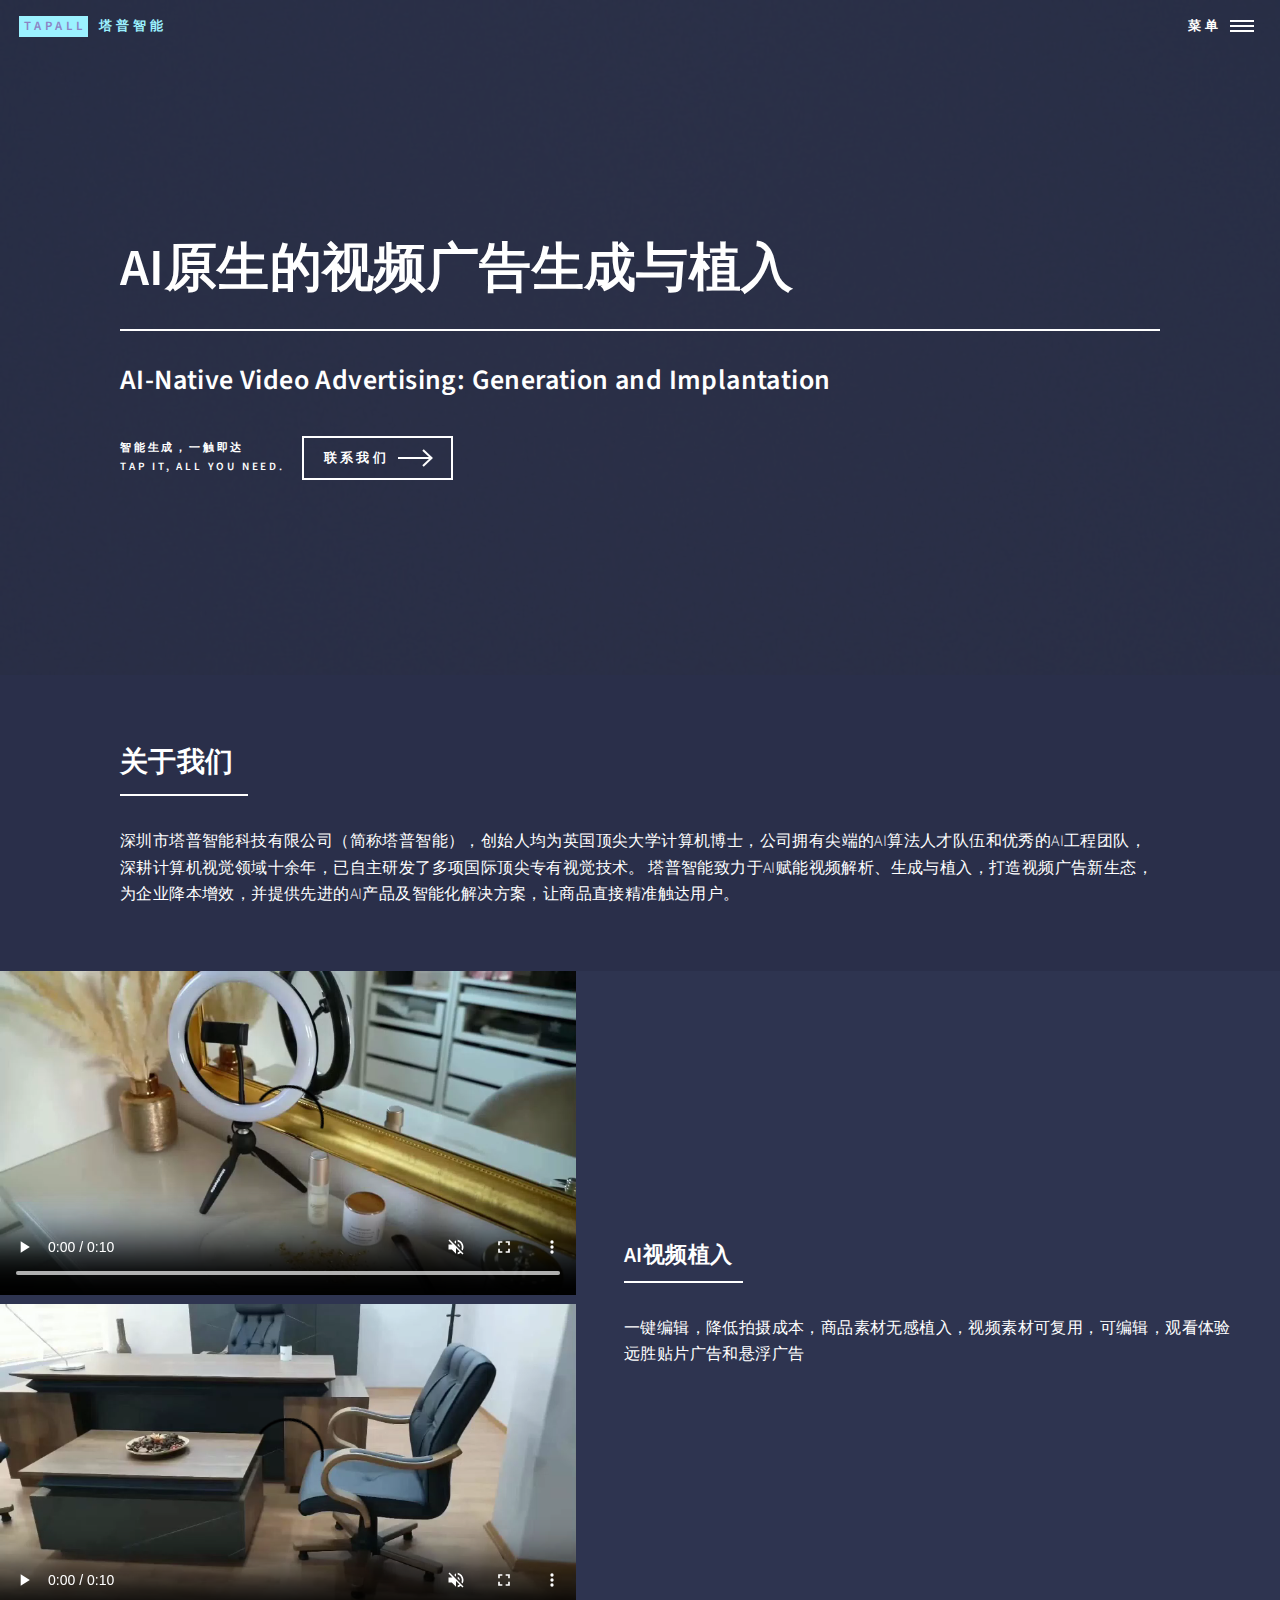
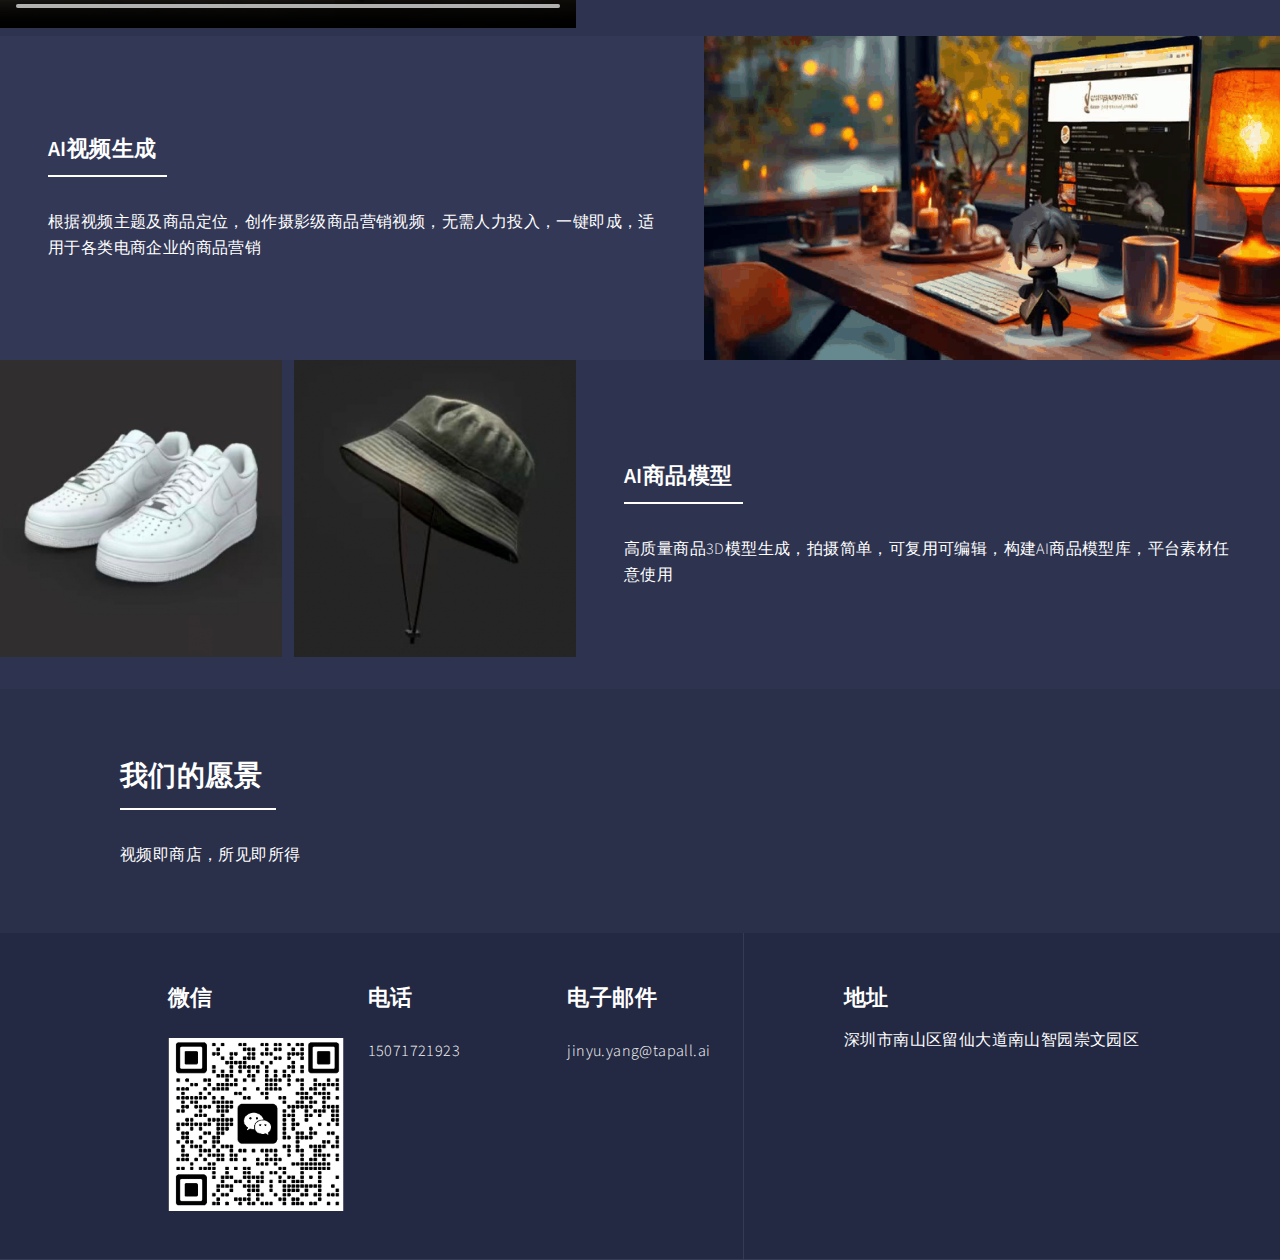
==== commit 71afe6d2: "remove http" ====
--- a/index.html
+++ b/index.html
@@ -120,13 +120,13 @@
 
 									<div class="image">
 										<video width="100%" controls autoplay muted loop>
-											<source src="http://tapall.ai/videos/demo1.mp4" type="video/mp4">
-											<source src="http://tapall.ai/videos/demo1.ogg" type="video/ogg">
+											<source src="videos/demo1.mp4" type="video/mp4">
+											<source src="videos/demo1.ogg" type="video/ogg">
 											您的浏览器不支持 video 标签。
 										</video>
 										<video width="100%" controls autoplay muted loop>
-											<source src="http://tapall.ai/videos/demo2.mp4" type="video/mp4">
-											<source src="http://tapall.ai/videos/demo2.ogg" type="video/ogg">
+											<source src="videos/demo2.mp4" type="video/mp4">
+											<source src="videos/demo2.ogg" type="video/ogg">
 											您的浏览器不支持 video 标签。
 										</video>
 										<!-- <img src="images/F21.gif" alt="" data-position="top center" /> -->
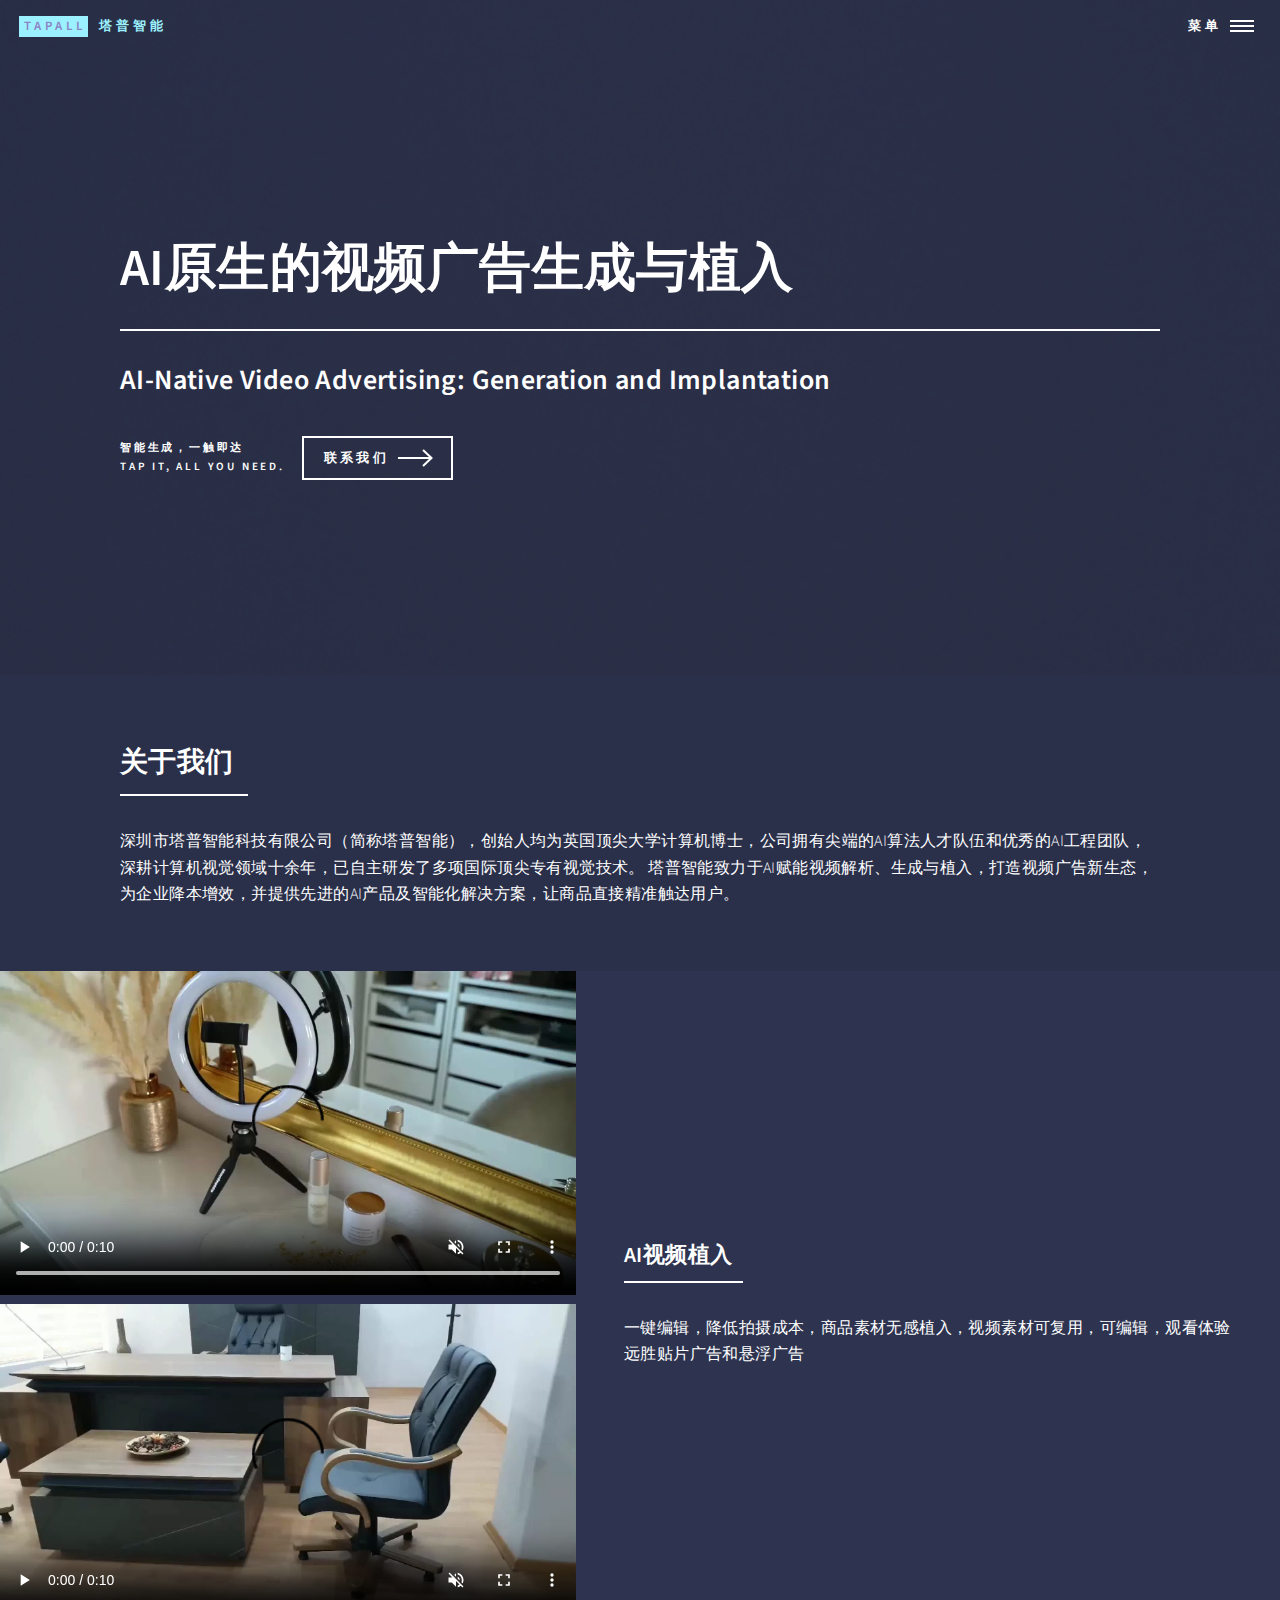
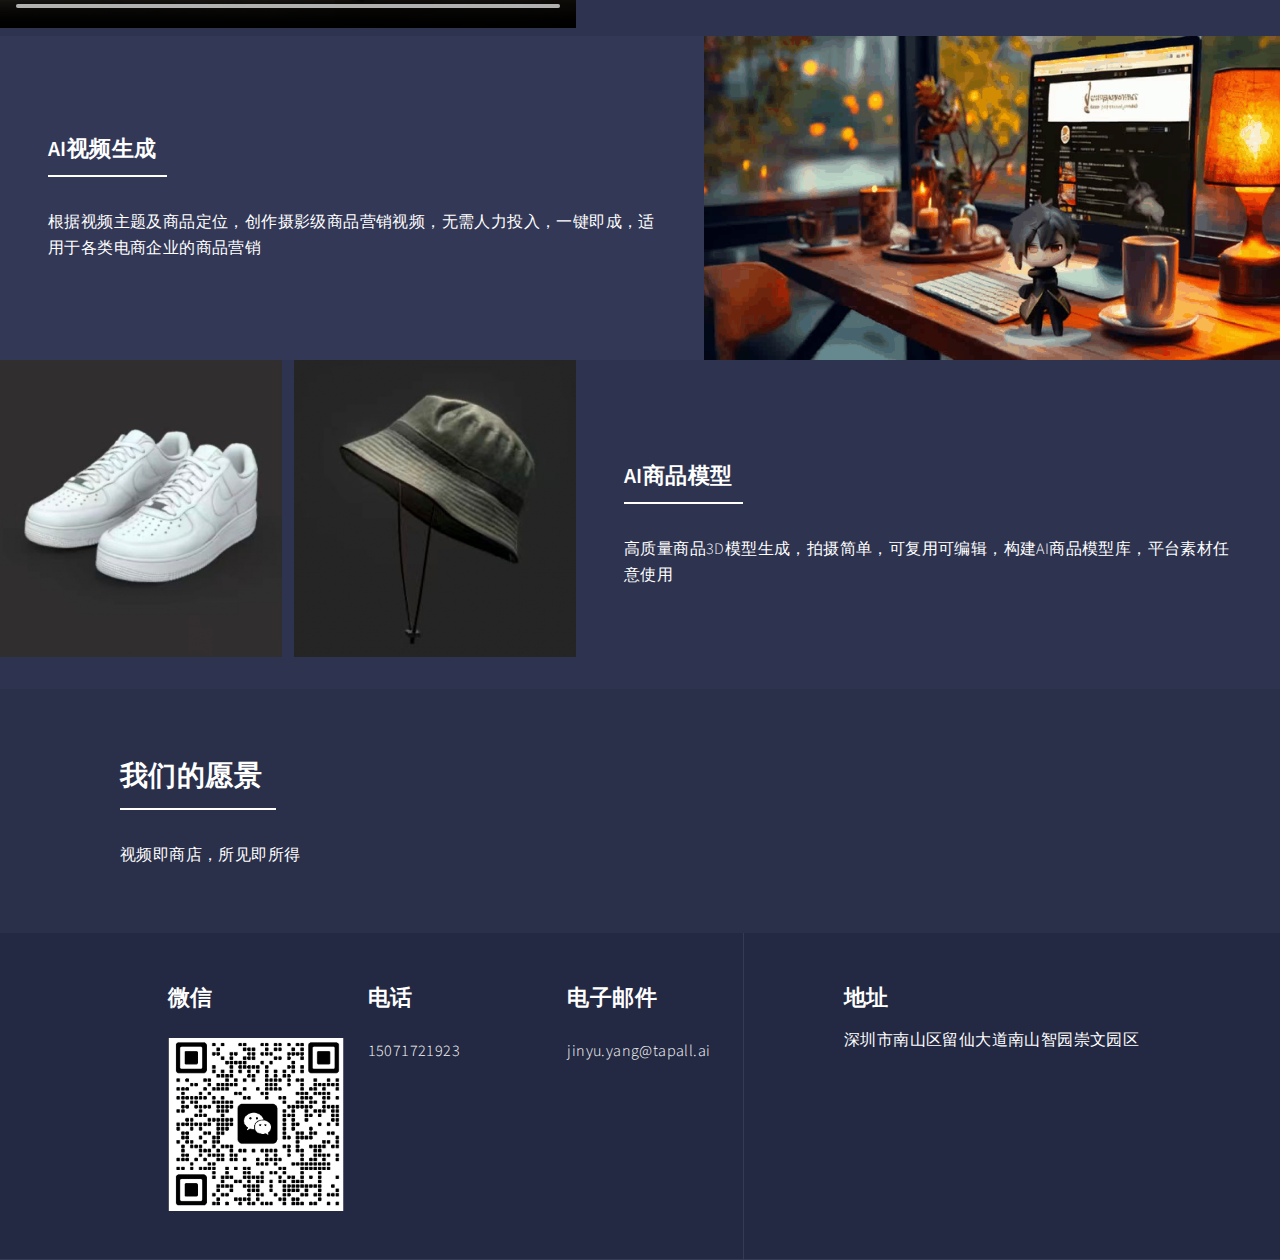
==== commit f5c62550: "add webkit-playsinline" ====
--- a/index.html
+++ b/index.html
@@ -119,12 +119,12 @@
 								<section>
 
 									<div class="image">
-										<video width="100%" controls autoplay muted loop>
+										<video webkit-playsinline width="100%" controls autoplay muted loop>
 											<source src="videos/demo1.mp4" type="video/mp4">
 											<source src="videos/demo1.ogg" type="video/ogg">
 											您的浏览器不支持 video 标签。
 										</video>
-										<video width="100%" controls autoplay muted loop>
+										<video  webkit-playsinline width="100%" controls autoplay muted loop>
 											<source src="videos/demo2.mp4" type="video/mp4">
 											<source src="videos/demo2.ogg" type="video/ogg">
 											您的浏览器不支持 video 标签。
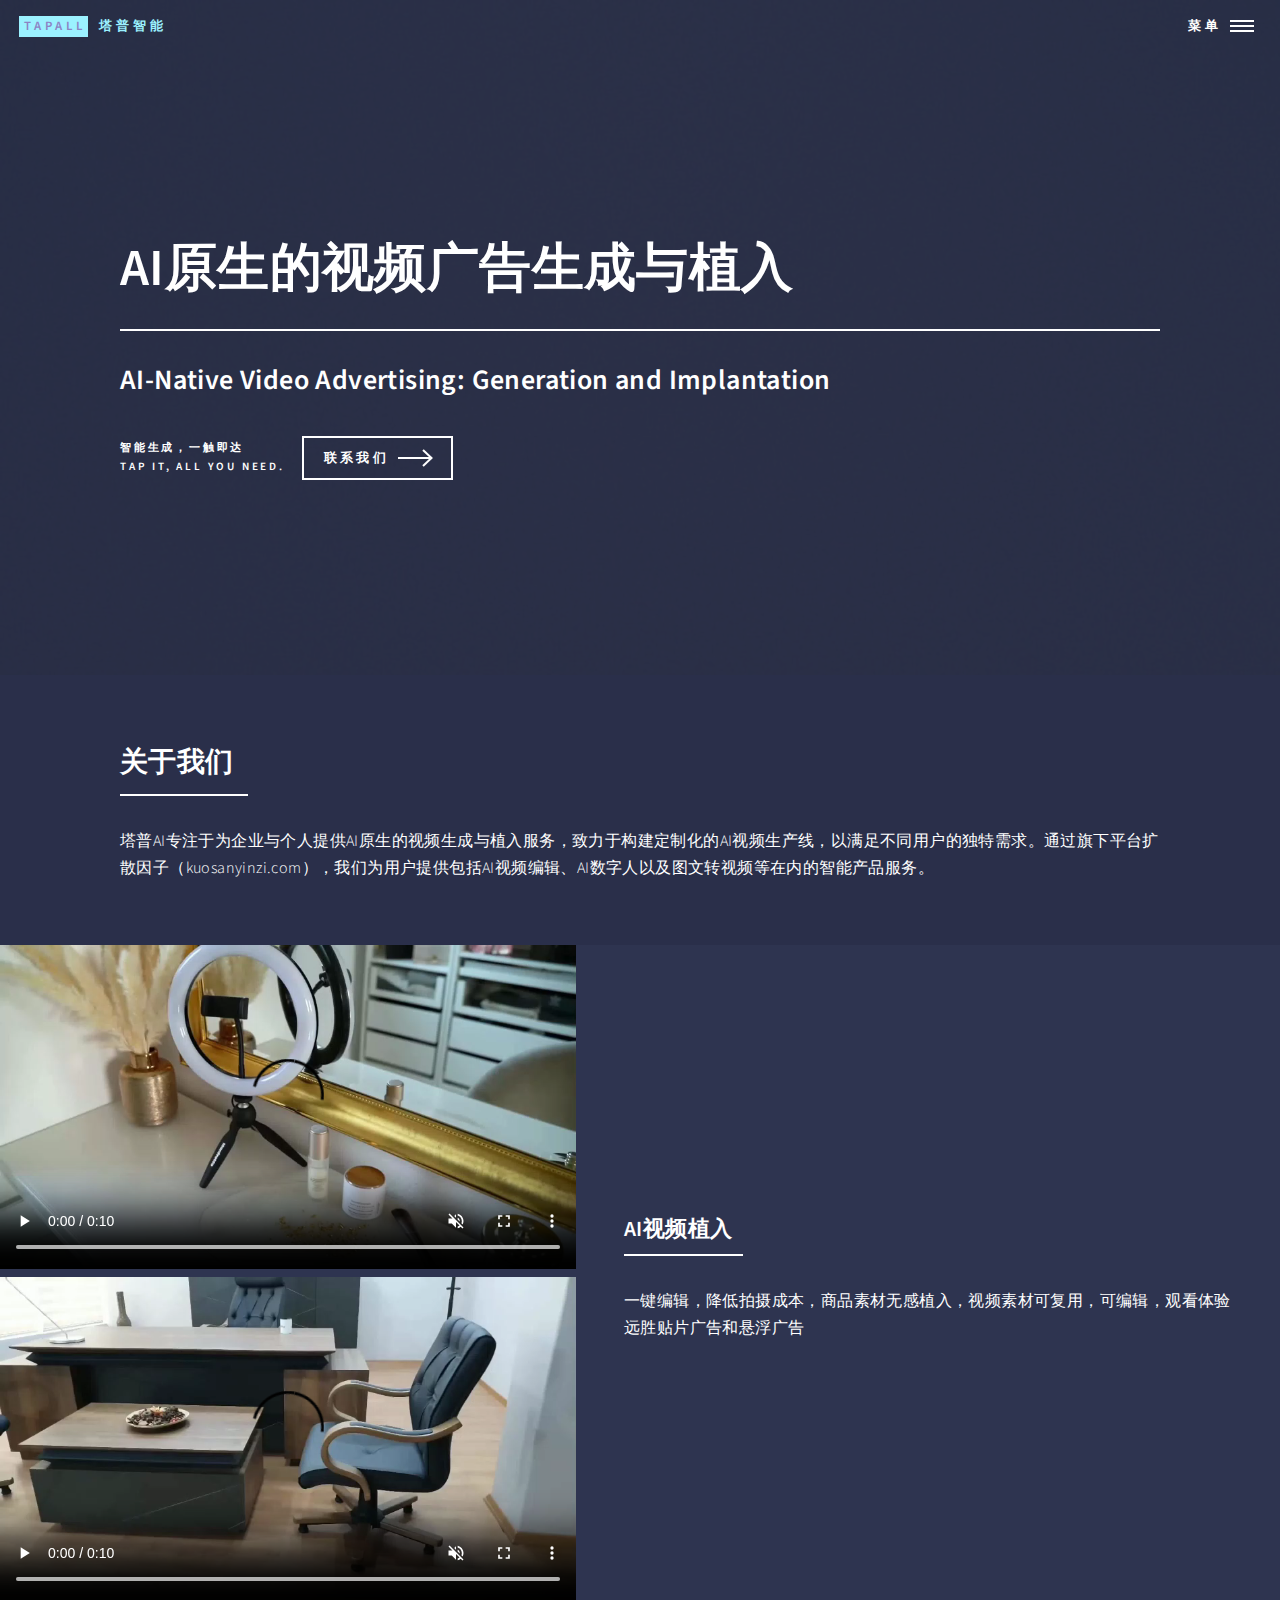
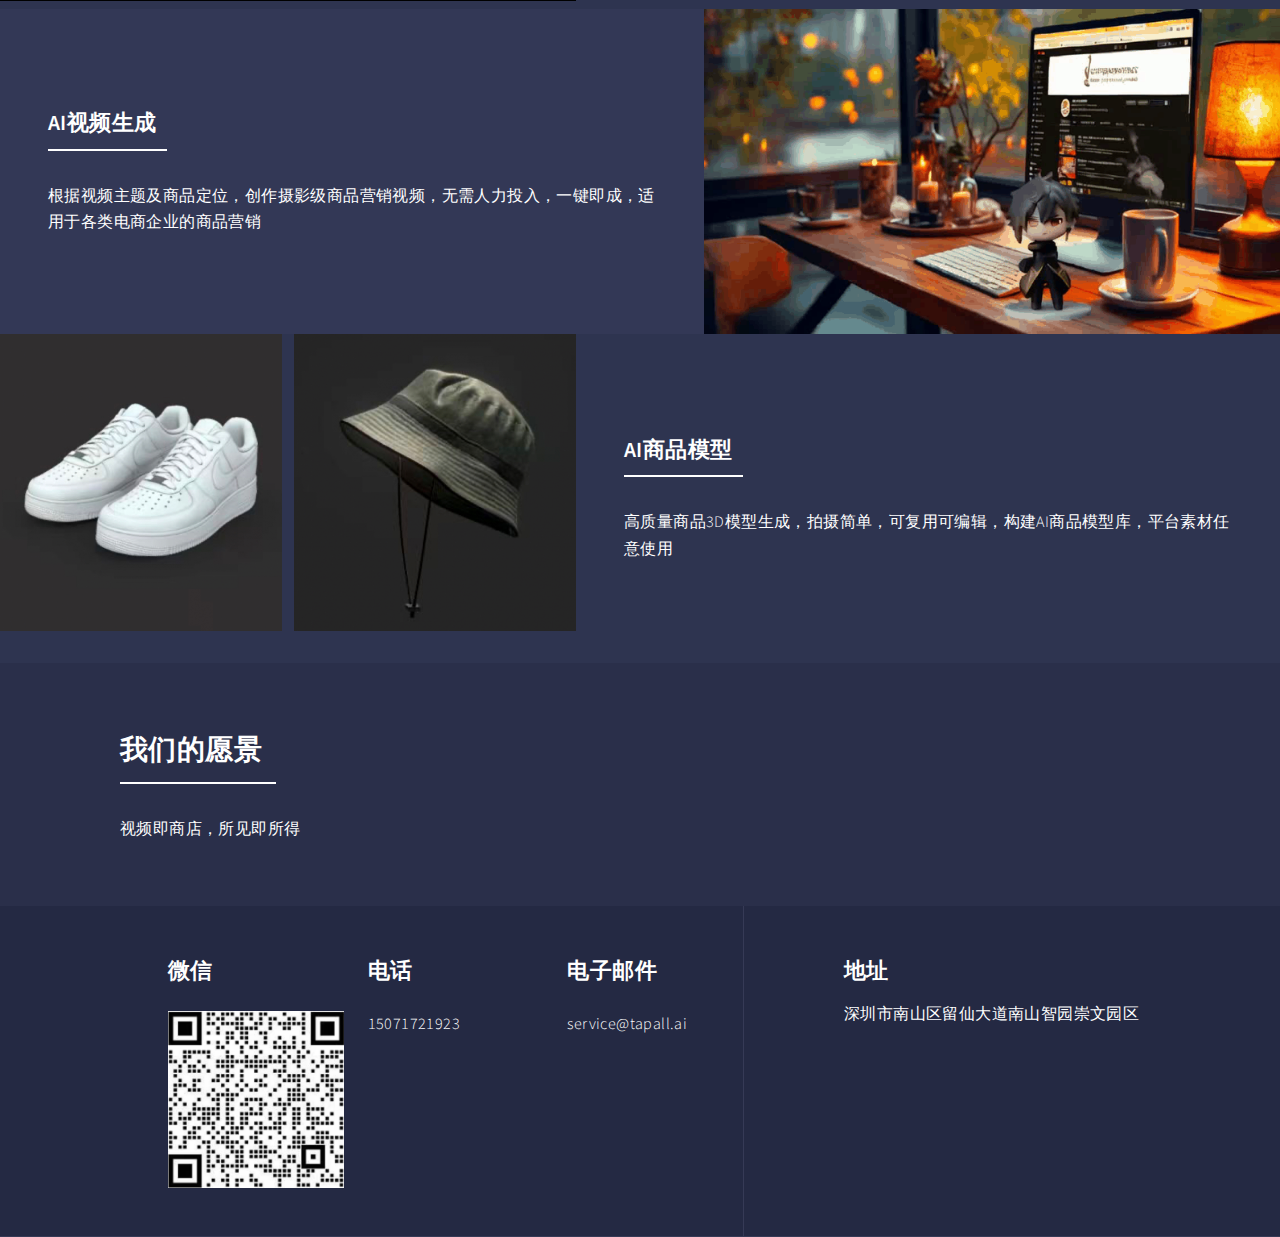
==== commit dfe5edda: "update contact info" ====
--- a/index.html
+++ b/index.html
@@ -108,8 +108,7 @@
 									<header class="major">
 										<h2>关于我们</h2>
 									</header>
-									<p>深圳市塔普智能科技有限公司（简称塔普智能），创始人均为英国顶尖大学计算机博士，公司拥有尖端的AI算法人才队伍和优秀的AI工程团队，深耕计算机视觉领域十余年，已自主研发了多项国际顶尖专有视觉技术。
-										塔普智能致力于AI赋能视频解析、生成与植入，打造视频广告新生态，为企业降本增效，并提供先进的AI产品及智能化解决方案，让商品直接精准触达用户。
+									<p>塔普AI专注于为企业与个人提供AI原生的视频生成与植入服务，致力于构建定制化的AI视频生产线，以满足不同用户的独特需求。通过旗下平台扩散因子（kuosanyinzi.com），我们为用户提供包括AI视频编辑、AI数字人以及图文转视频等在内的智能产品服务。
 										</p>
 								</div>
 							</section>
@@ -119,12 +118,12 @@
 								<section>
 
 									<div class="image">
-										<video webkit-playsinline width="100%" controls autoplay muted loop>
+										<video playsinline width="100%" controls autoplay muted loop>
 											<source src="videos/demo1.mp4" type="video/mp4">
 											<source src="videos/demo1.ogg" type="video/ogg">
 											您的浏览器不支持 video 标签。
 										</video>
-										<video  webkit-playsinline width="100%" controls autoplay muted loop>
+										<video playsinline width="100%" controls autoplay muted loop>
 											<source src="videos/demo2.mp4" type="video/mp4">
 											<source src="videos/demo2.ogg" type="video/ogg">
 											您的浏览器不支持 video 标签。
@@ -223,7 +222,7 @@
 									</div>
 									<div class="col-4 col-12-medium">
 										<h3>电子邮件</h3>
-										<p>jinyu.yang@tapall.ai</p>
+										<p>service@tapall.ai</p>
 									</div>
 								</div>
 							</section>
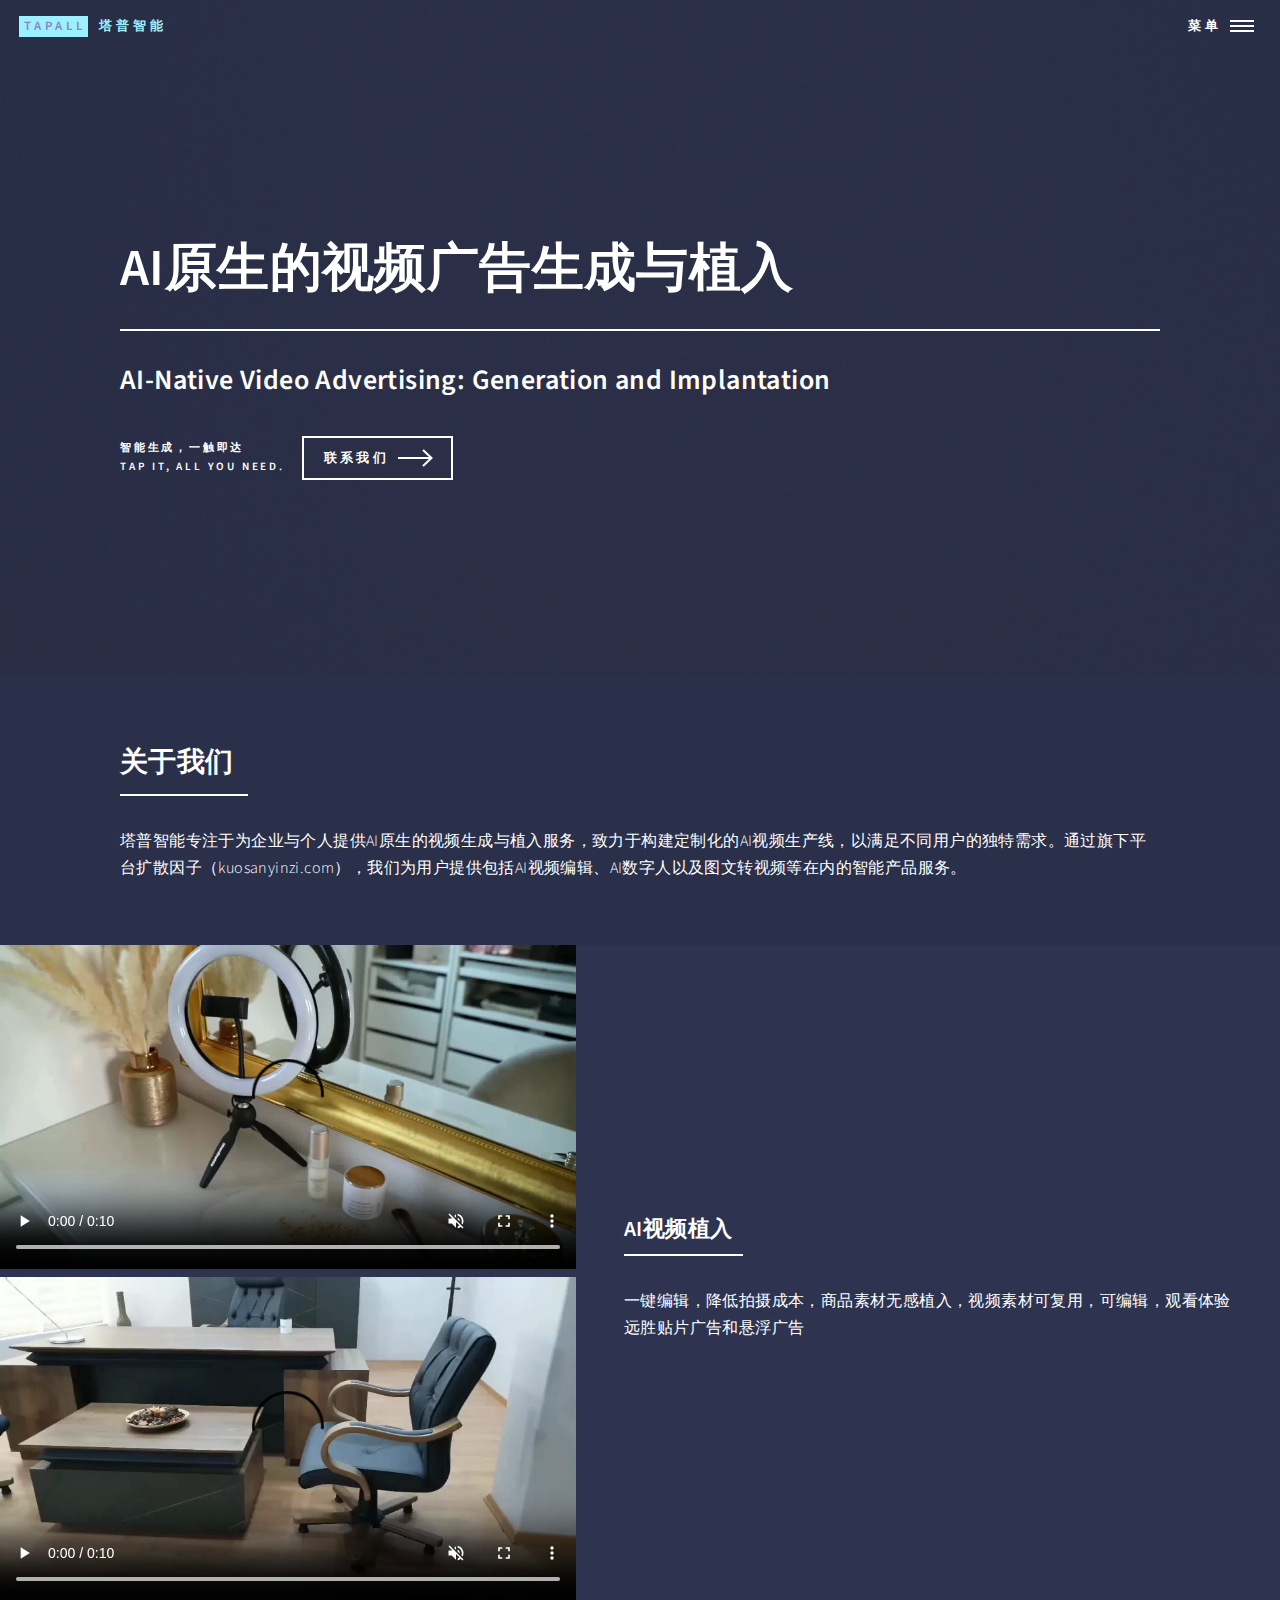
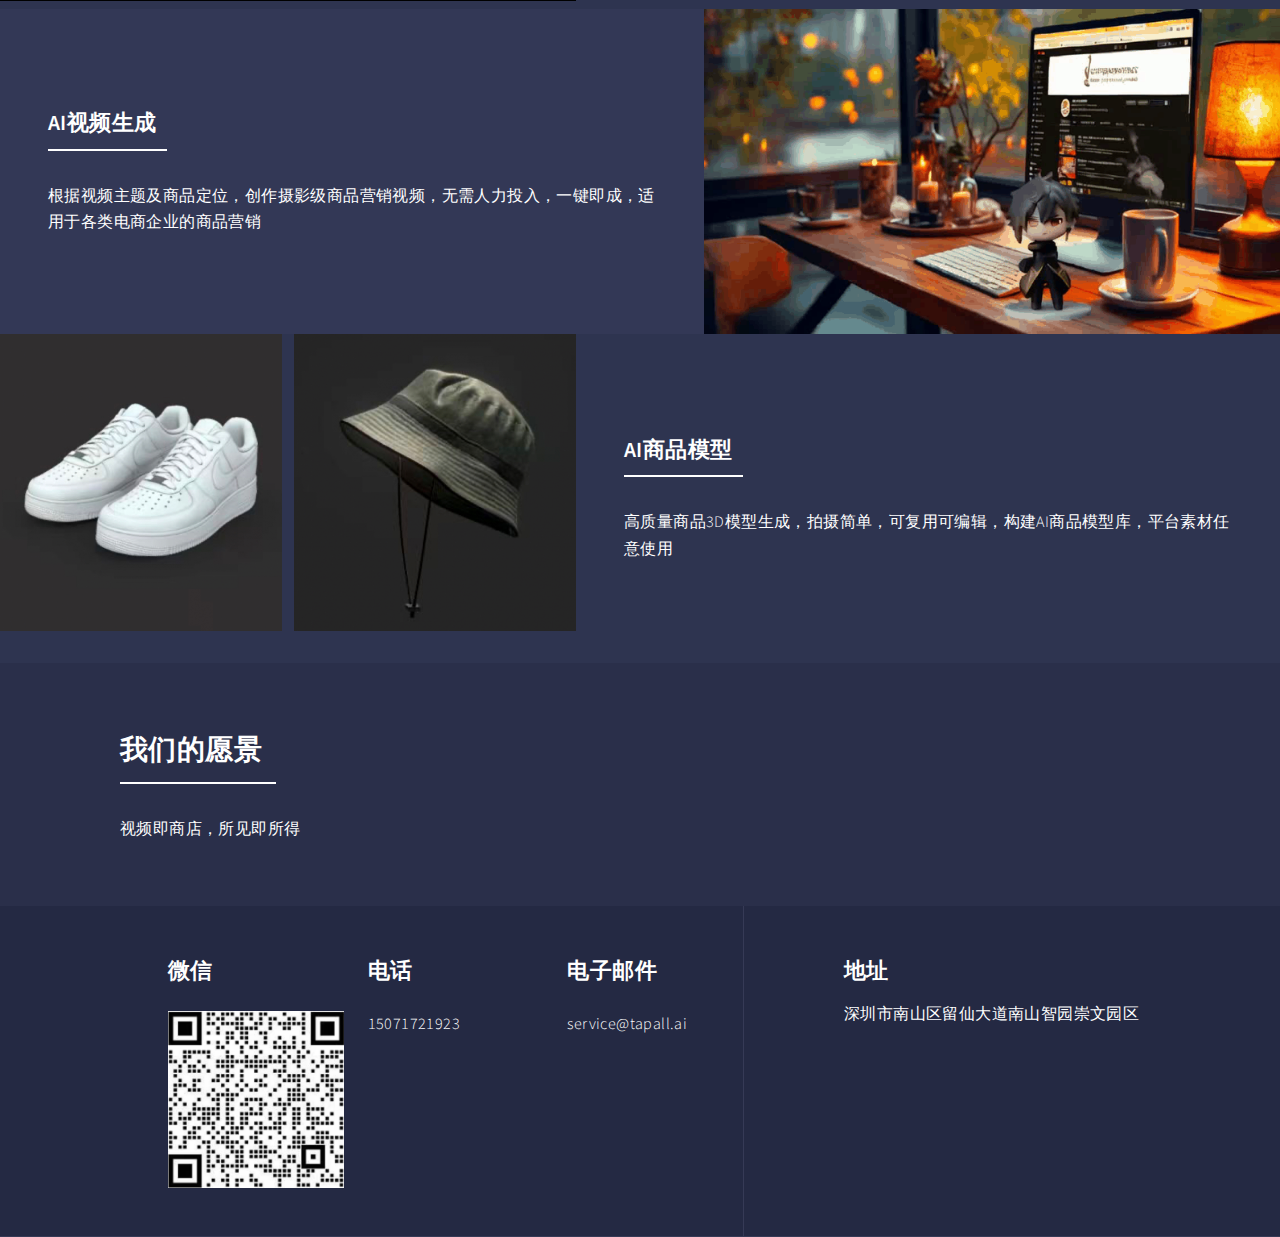
==== commit 6a5ad655: "update intro" ====
--- a/index.html
+++ b/index.html
@@ -108,7 +108,7 @@
 									<header class="major">
 										<h2>关于我们</h2>
 									</header>
-									<p>塔普AI专注于为企业与个人提供AI原生的视频生成与植入服务，致力于构建定制化的AI视频生产线，以满足不同用户的独特需求。通过旗下平台扩散因子（kuosanyinzi.com），我们为用户提供包括AI视频编辑、AI数字人以及图文转视频等在内的智能产品服务。
+									<p>塔普智能专注于为企业与个人提供AI原生的视频生成与植入服务，致力于构建定制化的AI视频生产线，以满足不同用户的独特需求。通过旗下平台扩散因子（kuosanyinzi.com），我们为用户提供包括AI视频编辑、AI数字人以及图文转视频等在内的智能产品服务。
 										</p>
 								</div>
 							</section>
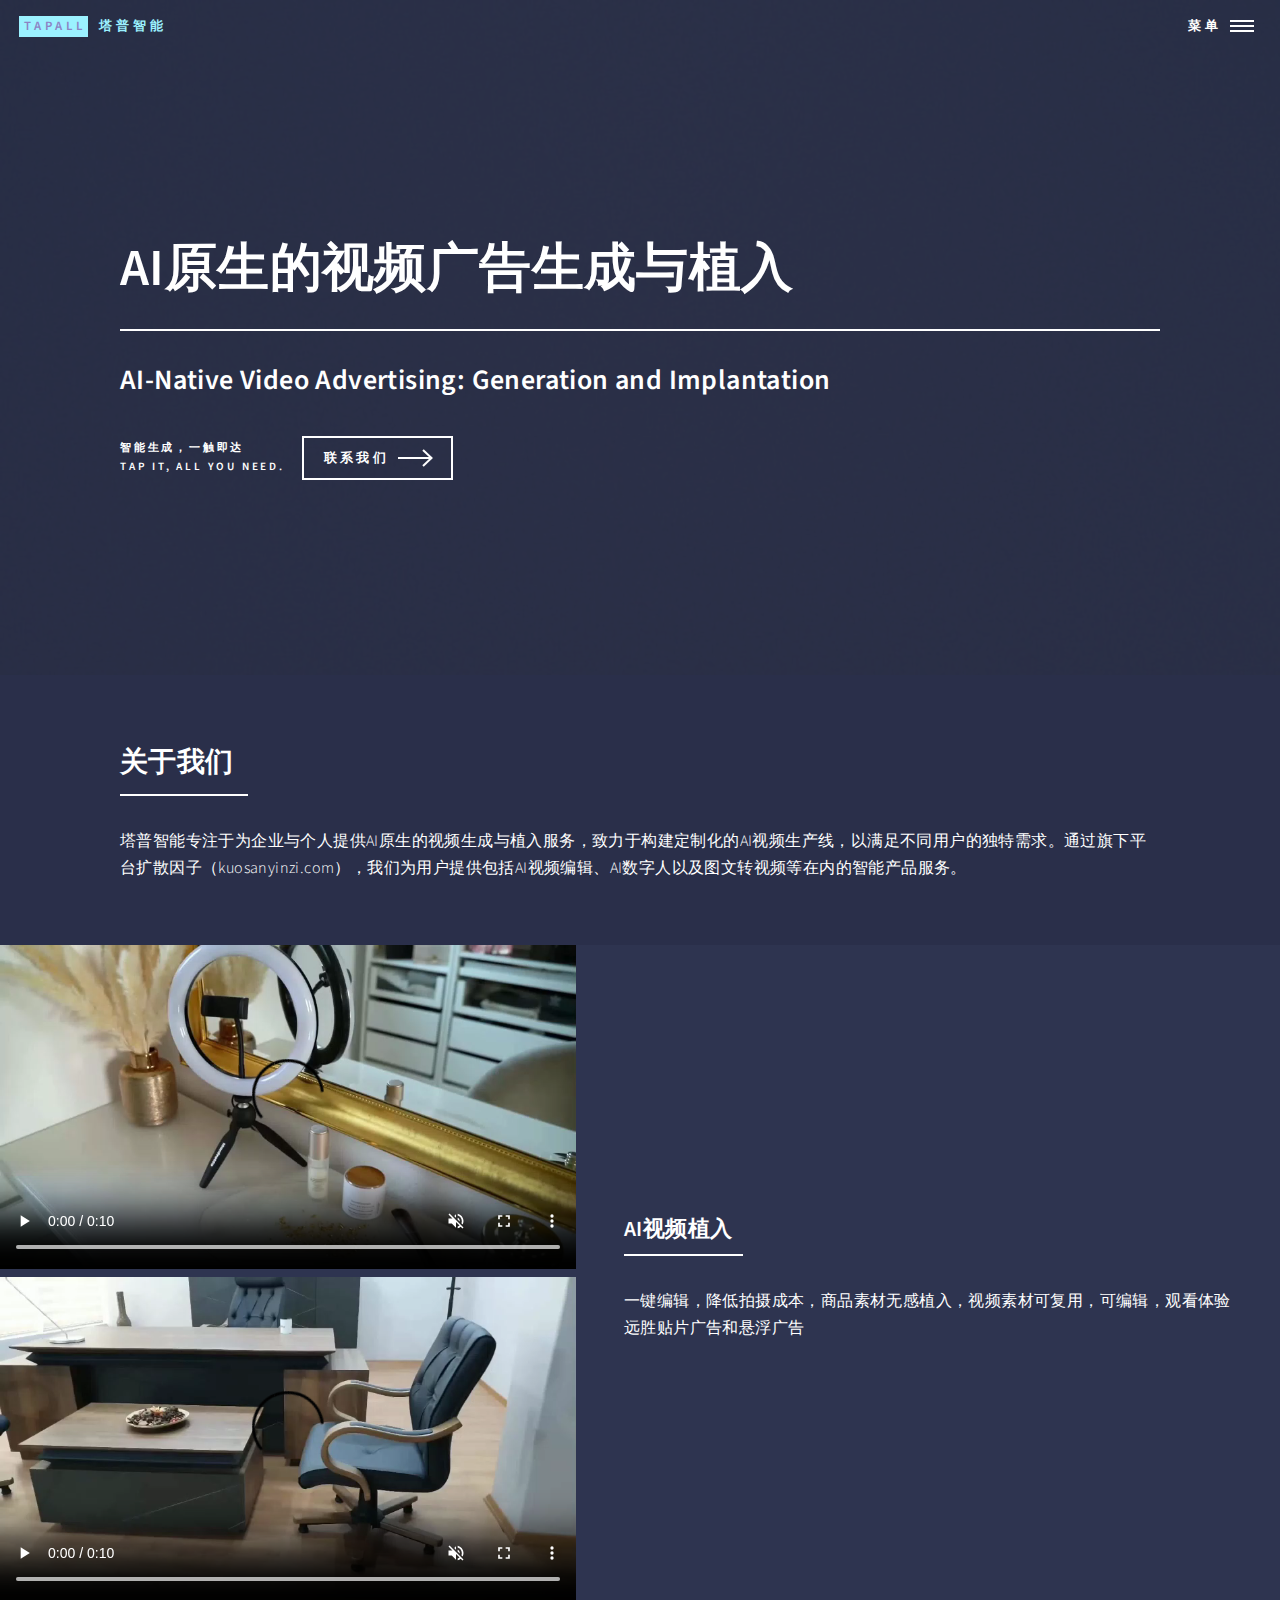
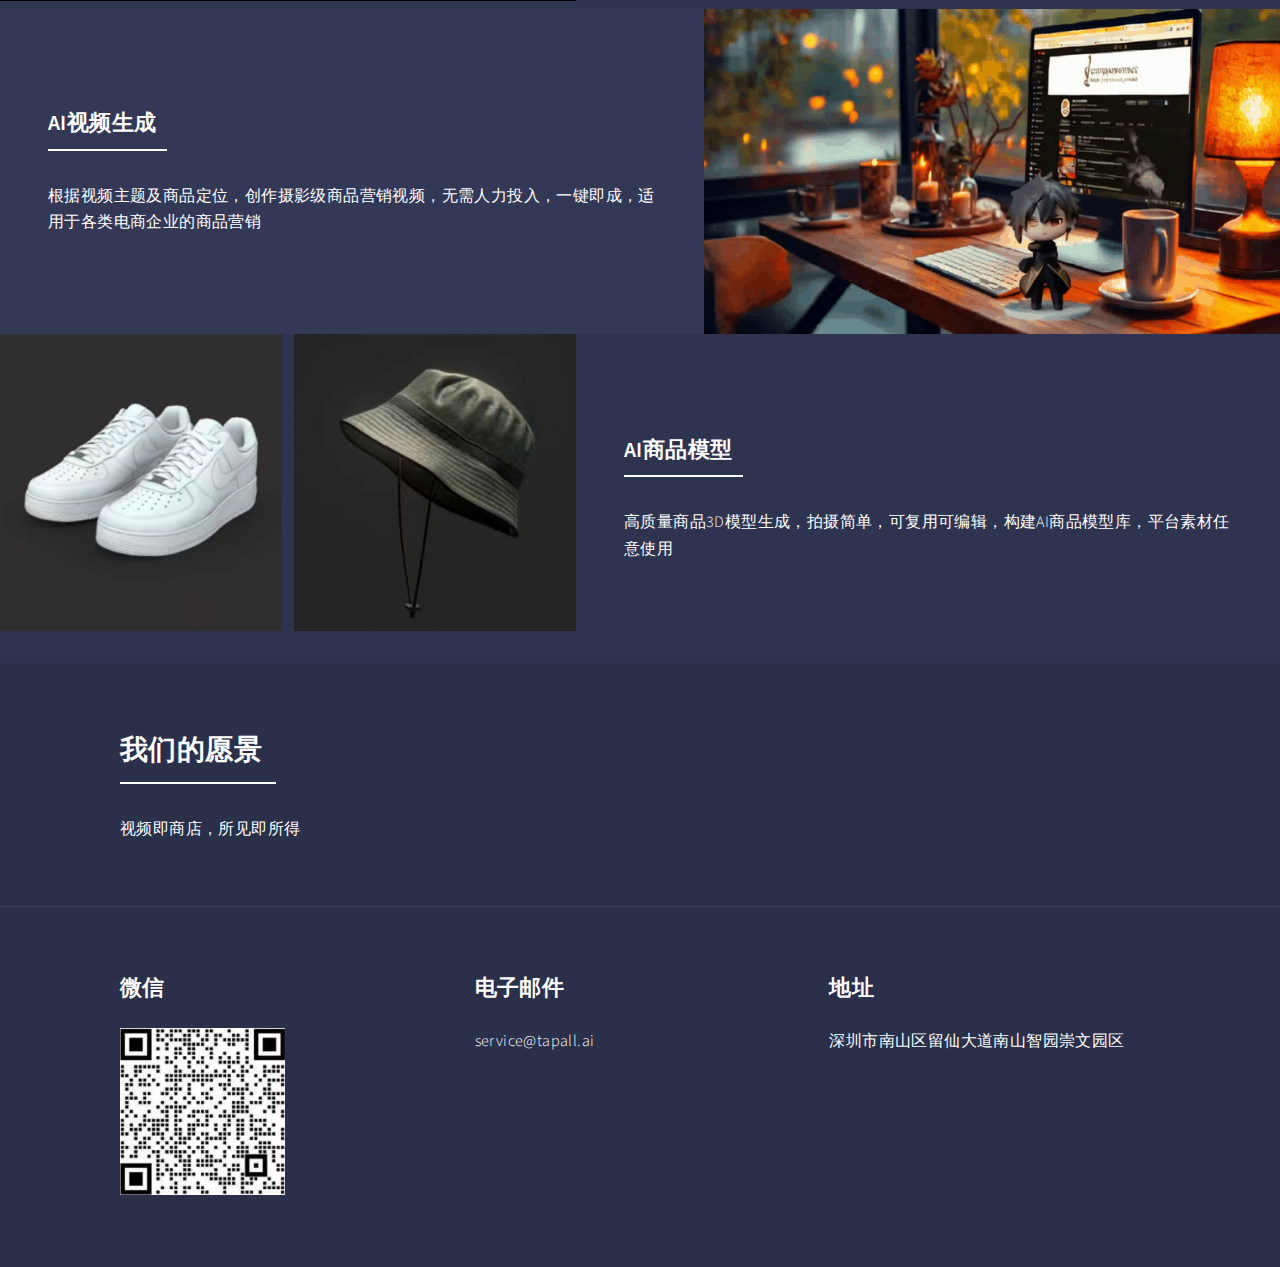
==== commit bbd74285: "update contact info" ====
--- a/index.html
+++ b/index.html
@@ -196,51 +196,35 @@
 								</div>
 							</section>
 
+							<footer id="footer">
+								<div class="inner">
+									<div class="row">
+										<div class="col-4 col-12-medium">
+											<h3>微信</h3>
+											<p><span class="image"><img src="images/contact_qrcode.png" alt="" width="50%"/></span></p>
+										</div>
+										<!-- <div class="col-4 col-12-medium">
+											<h3>电话</h3>
+											<p>15071721923</p>
+										</div> -->
+										<div class="col-4 col-12-medium">
+											<h3>电子邮件</h3>
+											<p>service@tapall.ai</p>
+										</div>
+										
+										<div class="col-4 col-12-medium">
+											<!-- <span class="icon solid alt fa-home"></span> -->
+											<h3>地址</h3>
+											<span>深圳市南山区留仙大道南山智园崇文园区</span>
+										</div>
+		
+									</div>
+								</div>
+							</footer>
+
+							
+
 					</div>
-
-				<!-- Contact -->
-					<section id="contact">
-						<div class="inner">
-							<!-- <section class="split">
-								<section>
-									<div class="col-4 col-12-medium">
-										<h3>地址</h3>
-										<p></p>
-									</div>
-								</section>
-							</section> -->
-							<section class="split">
-
-								<div class="row">
-									<div class="col-4 col-12-medium">
-										<h3>微信</h3>
-										<p><span class="image fit"><img src="images/QRcode.png" alt="" /></span></p>
-									</div>
-									<div class="col-4 col-12-medium">
-										<h3>电话</h3>
-										<p>15071721923</p>
-									</div>
-									<div class="col-4 col-12-medium">
-										<h3>电子邮件</h3>
-										<p>service@tapall.ai</p>
-									</div>
-								</div>
-							</section>
-							<section class="split">
-
-								<section>
-									<div class="contact-method">
-										<!-- <span class="icon solid alt fa-home"></span> -->
-										<h3>地址</h3>
-										<span>深圳市南山区留仙大道南山智园崇文园区</span>
-									</div>
-								</section>
-							</section>
-						</div>
-						
-					</section>
-
-
 
 				<!-- Footer -->
 					<!-- <footer id="footer">
